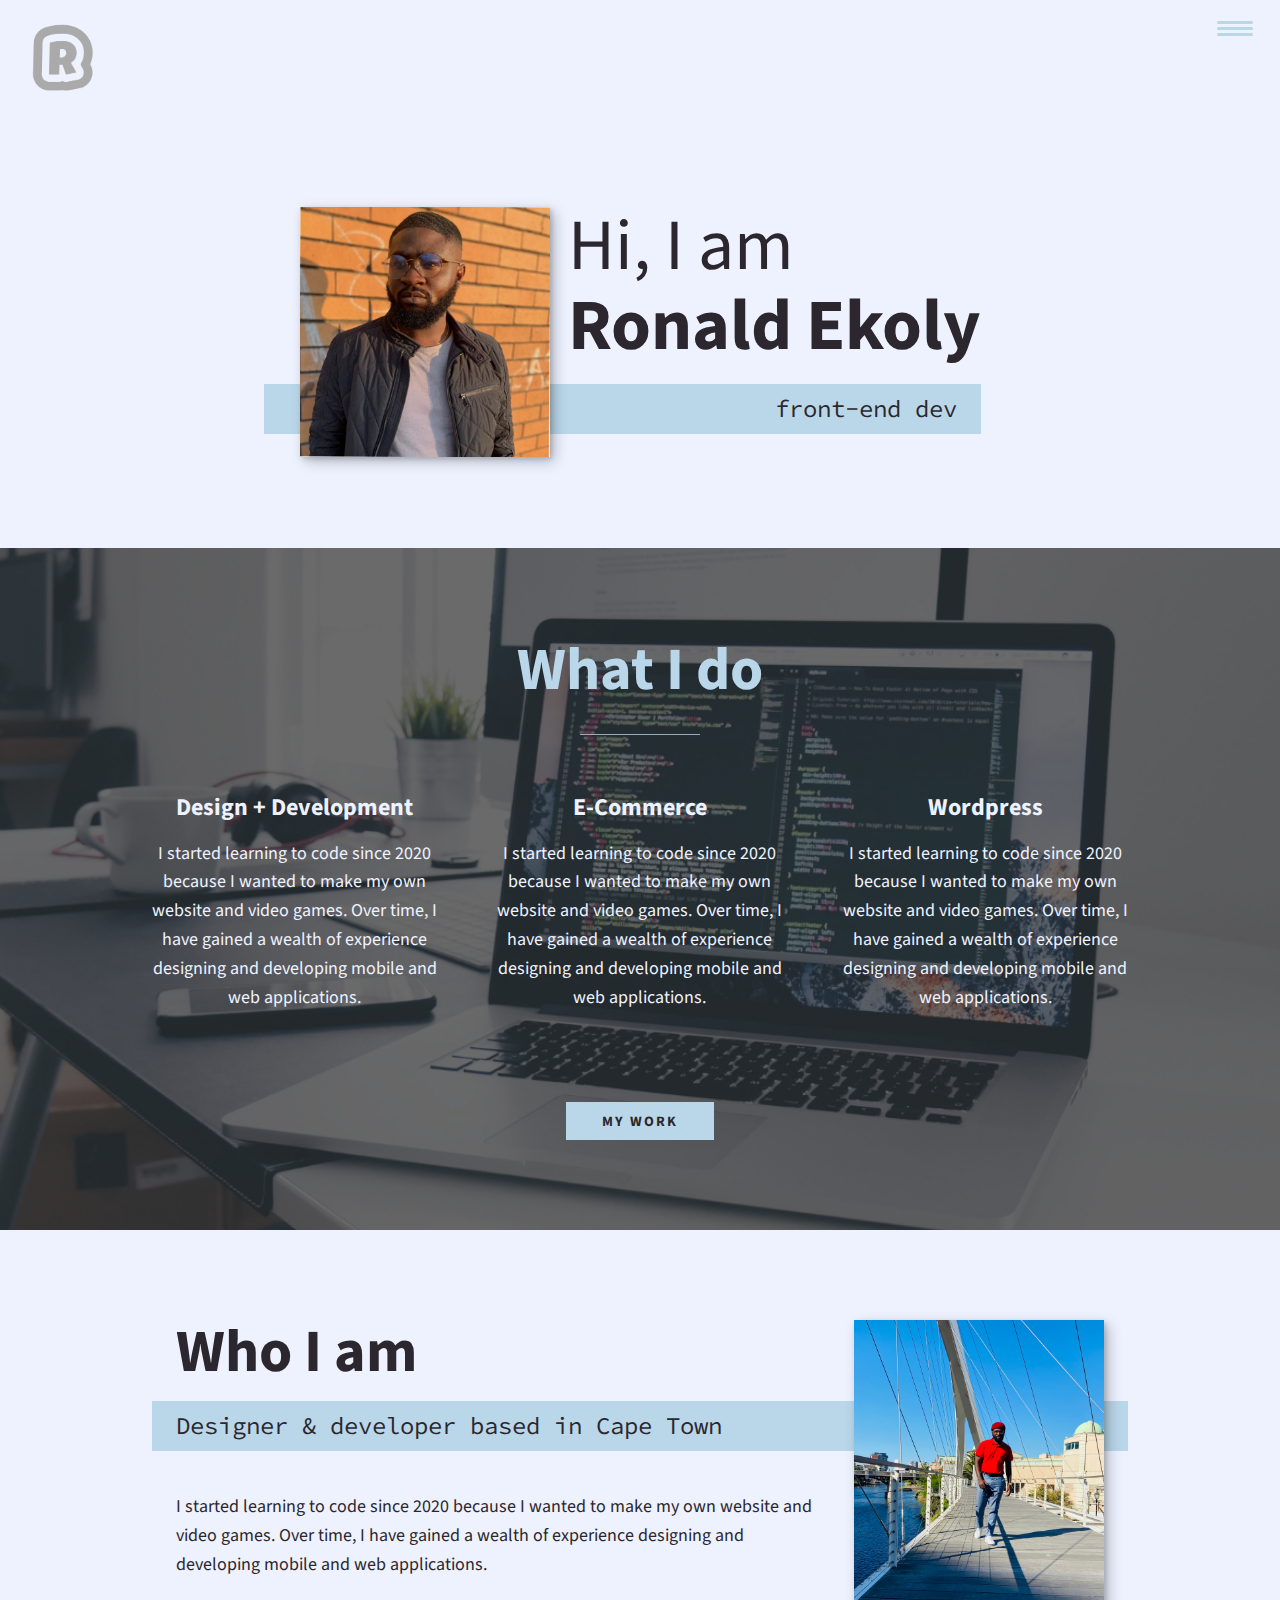
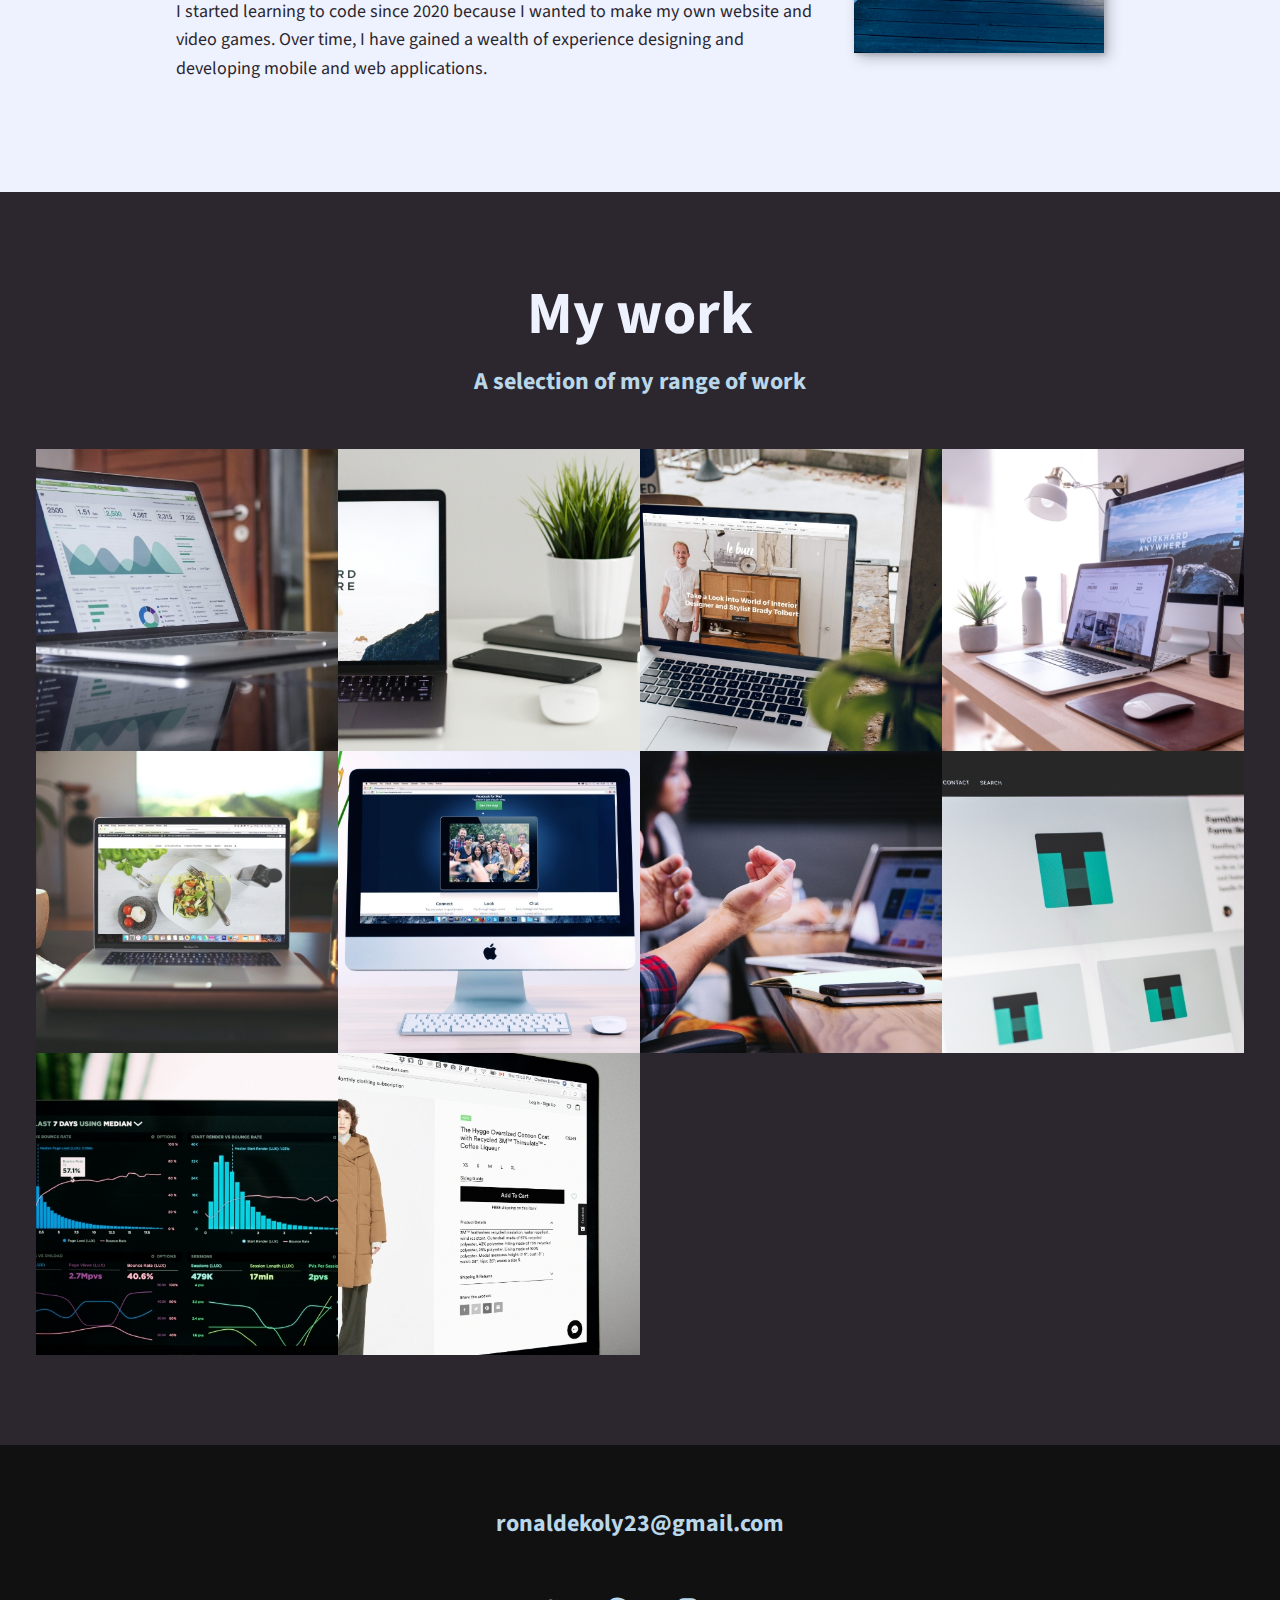
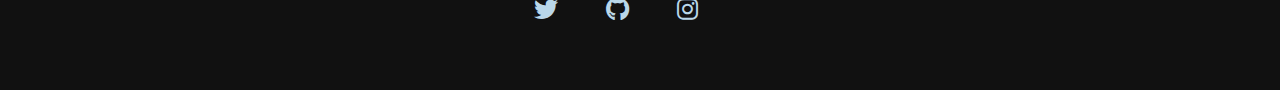
==== index.html @ e23ce8d1 "updated colors" ====
<!DOCTYPE html>
<html lang="en">
  <head>
    <meta charset=UTF-8">
    <meta name="viewport" content="width=device-width, initial-scale=1.0" />
    <title>DevRon Portfolio Website</title>
    <link rel="stylesheet" href="css/normalize.css" />
    <!-- <link rel="stylesheet" href="https://cdnjs.cloudflare.com/ajax/libs/font-awesome/5.11.2/css/all.css"
            integrity="sha256-46qynGAkLSFpVbEBog43gvNhfrOj+BmwXdxFgVK/Kvc=" crossorigin="anonymous" /> -->
    <link
      rel="stylesheet"
      href="https://cdnjs.cloudflare.com/ajax/libs/font-awesome/6.0.0/css/all.min.css"
    />

    <!-- my fonts -->
    <link
      href="https://fonts.googleapis.com/css?family=Source+Code+Pro:400,700|Source+Sans+Pro:300,700&display=swap"
      rel="stylesheet"
    />

    <link rel="stylesheet" href="css/styles.css" />
  </head>
  <body>
    <header>
      <div class="logo">
        <img src="img/ronald-logo-icon.png" alt="" />
      </div>
      <button class="nav-toggle" aria-label="toggle navigation">
        <span class="hamburger"></span>
      </button>
      <nav class="nav">
        <ul class="nav__list">
          <li class="nav__item"><a href="#home" class="nav__link">Home</a></li>
          <li class="nav__item">
            <a href="#services" class="nav__link">My Services</a>
          </li>
          <li class="nav__item">
            <a href="#about" class="nav__link">About me</a>
          </li>
          <li class="nav__item">
            <a href="#work" class="nav__link">My Work</a>
          </li>
          <li class="nav__item">
            <a href="portfolio-item.html" class="nav__link">My Portfolio</a>
          </li>
        </ul>
      </nav>
    </header>

    <!-- Introduction -->
    <section class="intro" id="home">
      <h1 class="section__title section__title--intro">
        Hi, I am <strong>Ronald Ekoly</strong>
      </h1>
      <p class="section__subtitle section__subtitle--intro">front-end dev</p>
      <img
        src="img/Ronald-dev-01.jpeg"
        alt="a picture of Ronald Ekoly"
        class="intro__img"
      />
    </section>

    <!-- My Services -->
    <section class="my-services" id="services">
      <h2 class="section__title section__title--services">What I do</h2>
      <div class="services">
        <div class="service">
          <h3>Design + Development</h3>
          <p>
            I started learning to code since 2020 because I wanted to make my
            own website and video games. Over time, I have gained a wealth of
            experience designing and developing mobile and web applications.
          </p>
        </div>
        <!-- / service -->

        <div class="service">
          <h3>E-Commerce</h3>
          <p>
            I started learning to code since 2020 because I wanted to make my
            own website and video games. Over time, I have gained a wealth of
            experience designing and developing mobile and web applications.
          </p>
        </div>
        <!-- / service -->

        <div class="service">
          <h3>Wordpress</h3>
          <p>
            I started learning to code since 2020 because I wanted to make my
            own website and video games. Over time, I have gained a wealth of
            experience designing and developing mobile and web applications.
          </p>
        </div>
        <!-- / service -->
      </div>
      <!-- / services -->

      <a href="#work" class="btn">My Work</a>
    </section>

    <!-- About me -->
    <section class="about-me" id="about">
      <h2 class="section__title section__title--about">Who I am</h2>
      <p class="section__subtitle section__subtitle--about">
        Designer & developer based in Cape Town
      </p>

      <div class="about-me__body">
        <p>
          I started learning to code since 2020 because I wanted to make my own
          website and video games. Over time, I have gained a wealth of
          experience designing and developing mobile and web applications.
        </p>
        <p>
          I started learning to code since 2020 because I wanted to make my own
          website and video games. Over time, I have gained a wealth of
          experience designing and developing mobile and web applications.
        </p>
      </div>

      <img
        src="img/ronald-dev-02.jpg"
        alt="Ronald walking on the bridge"
        class="about-me__img"
      />
    </section>

    <!-- My work -->
    <section class="my-work" id="work">
      <h2 class="section__title section__title--work">My work</h2>
      <p class="section__subtitle section__subtitle--work">
        A selection of my range of work
      </p>

      <div class="portfolio">
        <!-- Portfolio item 01-->
        <a href="portfolio-item.html" class="portfolio__item">
          <img src="img/portfolio-01.jpg" alt="" class="portfolio__img" />
        </a>

        <!-- Portfolio item 02-->
        <a href="#" class="portfolio__item">
          <img src="img/portfolio-02.jpg" alt="" class="portfolio__img" />
        </a>

        <!-- Portfolio item 03-->
        <a href="#" class="portfolio__item">
          <img src="img/portfolio-03.jpg" alt="" class="portfolio__img" />
        </a>

        <!-- Portfolio item 04-->
        <a href="#" class="portfolio__item">
          <img src="img/portfolio-04.jpg" alt="" class="portfolio__img" />
        </a>

        <!-- Portfolio item 05-->
        <a href="#" class="portfolio__item">
          <img src="img/portfolio-05.jpg" alt="" class="portfolio__img" />
        </a>

        <!-- Portfolio item 06-->
        <a href="#" class="portfolio__item">
          <img src="img/portfolio-06.jpg" alt="" class="portfolio__img" />
        </a>

        <!-- Portfolio item 07-->
        <a href="#" class="portfolio__item">
          <img src="img/portfolio-07.jpg" alt="" class="portfolio__img" />
        </a>

        <!-- Portfolio item 08-->
        <a href="#" class="portfolio__item">
          <img src="img/portfolio-08.jpg" alt="" class="portfolio__img" />
        </a>

        <!-- Portfolio item 09-->
        <a href="#" class="portfolio__item">
          <img src="img/portfolio-09.jpg" alt="" class="portfolio__img" />
        </a>

        <!-- Portfolio item 10-->
        <a href="#" class="portfolio__item">
          <img src="img/portfolio-10.jpg" alt="" class="portfolio__img" />
        </a>
      </div>
    </section>

    <!-- Footer -->
    <footer class="footer">
      <!-- my email address goes here-->
      <a href="mailto:ronaldekoly23@gmail.com" class="footer__link"
        >ronaldekoly23@gmail.com</a
      >
      <ul class="social-list">
        <li class="social-list__item">
          <a href="https://twitter.com" class="social-list__link">
            <i class="fa-brands fa-twitter"></i>
          </a>
        </li>
        <li class="social-list__item">
          <a href="https://github.com" class="social-list__link">
            <i class="fa-brands fa-github"></i>
          </a>
        </li>
        <li class="social-list__item">
          <a href="https://instagram.com" class="social-list__link">
            <i class="fa-brands fa-instagram"></i>
          </a>
        </li>
        <li class="social-list__item">
          <a href="https://glitch.com" class="social-list__link">
            <i class="fa-brands fa-glitch"></i>
          </a>
        </li>
      </ul>
    </footer>

    <script src="js/index.js"></script>
  </body>
</html>
---- css/styles.css ----
*,
*::before,
*::after {
    box-sizing: border-box;
}

/* Custom Properties, update these for your own design */

:root {
    --ff-primary: 'Source Sans Pro', sans-serif;
    --ff-secondary: 'Source Code Pro', monospace;

    --fw-reg: 400;
    --fw-bold: 700;

    --clr-light: #EEF2FF;
    --clr-dark: #2C272E;
    --clr-accent: #BAD7E9;

    --fs-h1: 3rem;
    --fs-h2: 2.25rem;
    --fs-h3: 1.25rem;
    --fs-body: 1rem;

    --bs: 0.25em 0.25em 0.75em rgba(0,0,0,.25),
          0.125em 0.125em 0.25em rgba(0,0,0,.15);
}

@media (min-width: 800px) {
    :root {
        --fs-h1: 4.5rem;
        --fs-h2: 3.75rem;
        --fs-h3: 1.5rem;
        --fs-body: 1.125rem;
    }
}

/* General styles */

html {
    scroll-behavior: smooth;
}





body {
    background: var(--clr-light);
    color: var(--clr-dark);
    margin: 0;
    font-family: var(--ff-primary);
    font-size: var(--fs-body);
    line-height: 1.6;
}

section {
    padding: 5em 2em;
}

img {
    display: block;
    max-width: 100%;
}

strong {
    font-weight: var(--fw-bold);
}

:focus {
    outline: 3px solid var(--clr-accent);
    outline-offset: 3px;
}


/* Buttons */

.btn {
    display: inline-block;
    padding: .5em 2.5em;
    background: var(--clr-accent);
    color: var(--clr-dark);
    text-decoration: none;
    cursor: pointer;
    font-size: .8em;
    text-transform: uppercase;
    letter-spacing: 2px;
    font-weight: var(--fw-bold);
    transition: transform 200ms ease-in-out;

}

.btn:hover {
    transform: scaleX(1);
}

/* Typography */

h1,
h2,
h3 {
    line-height: 1.1;
    margin: 0;
}

h1 {
    font-size: var(--fs-h1)
}

h2 {
    font-size: var(--fs-h2)
}

h3 {
    font-size: var(--fs-h3)
}


.section__title {
    margin-bottom: .25em;
}

.section__title--intro {
    font-weight: var(--fw-reg);
}

.section__title--intro strong {
    display: block;
}

.section__subtitle {
    margin: 0;
    font-size: var(--fs-h3);
}

.section__subtitle--intro, 
.section__subtitle--about {
    background: var(--clr-accent);
    padding: .25em 1em;
    font-family: var(--ff-secondary);
    margin-bottom: 1em;
}

.section__subtitle--work {
    color: var(--clr-accent);
    font-weight: bold;
    margin-bottom: 2em;
}

/*   header    */

header {
    display: flex;
    justify-content: space-between;
    padding: 1em;
}

.logo {
    max-width: 90px;
}

.nav {
    position: fixed;
    background: var(--clr-dark);
    color: var(--clr-light);
    top: 0;
    bottom: 0;
    left: 0;
    right: 0;
    z-index: 100;

    transform: translateX(100%);
    transition: transform 250ms cubic-bezier(.5,0,.5,1);
}

.nav__list {
    list-style: none;
    display: flex;
    height: 100%;
    flex-direction: column;
    justify-content: space-evenly;
    align-items: center;
    margin: 0;
    padding: 0;
}

.nav__link {
    color: inherit;
    font-weight: var(--fw-bold);
    font-size: var(--fs-h3);
    text-decoration: none;
}

.nav__link:hover {
    color: var(--clr-accent);
}

.nav-toggle {
    padding: .5em;
    background: transparent;
    border: 0;
    cursor: pointer;
    position: absolute;
    right: 1em;
    top: 1em;
    z-index: 1000;
}

.nav-open .nav {
    transform: translateX(0);
}

.nav-open .nav-toggle {
    position: fixed;
}

.nav-open .hamburger {
    transform: rotate(.625turn);
}

.nav-open .hamburger::before{
    transform: rotate(90deg) translateX(-6px);
}

.nav-open .hamburger::after {
    opacity: 0;
}

.hamburger {
    display: block;
    position: relative;
}

.hamburger,
.hamburger::before,
.hamburger::after {
    background: var(--clr-accent);
    width: 2em;
    height: 3px;
    border-radius: 1em;
    transition:  transform 250em ease-in-out;
}

.hamburger::before,
.hamburger::after {
    content: '';
    position: absolute;
    left: 0;
    right: 0;
}

.hamburger::before {
    top: 6px;
}

.hamburger::after {
    bottom: 6px;
}


/*   Intro Section    */

.intro {
    position: relative;
}

.intro__img {
    box-shadow: var(--bs);
}

.section__subtitle--intro {
    display: inline-block;
}

@media (min-width: 600px) {
    .intro {
        display: grid;
        width: min-content;
        margin: 0 auto;
        grid-column-gap: 1em;
        grid-template-areas:
            "img title"
            "img subtitle";
        grid-template-columns: min-content max-content;
    }

    .intro__img {
        grid-area: img;
        min-width: 250px;
        position: relative;
        z-index: 2;
    }

    .section__subtitle--intro {
        align-self: start;
        grid-column: -1 / 1;
        grid-row: 2;
        text-align: right;
        position: relative;
        left: -1.5em;
        width: calc(100% + 1.5em);
    }
}




/*   My Services Section   */


.my-services {
    background-color: var(--clr-dark);
    background-image: url(../img/services-bg.jpg);
    background-size: cover;
    /*background-blend-mode: multiply;*/
    color: var(--clr-light);
    text-align: center;
}

.section__title--services {
    color: var(--clr-accent);
    position: relative;
}

.section__title--services::after {
    content:'';
    display: block;
    width: 2em;
    height: 1px;
    margin: 0.5em auto 1em;
    background: currentColor;
    opacity: 0.75;
}

.services {
    margin-bottom: 4em;
}

.service {
    max-width: 500px;
    margin: 0;
}

@media (min-width: 600px) {
    .services {
        display: flex;
        max-width: 1000px;
        margin-left: auto;
        margin-right: auto;
    }

    .service + .service {
        margin-left: 2em;
    }
}

.about-me {
    max-width: 1000px;
    margin: 0 auto;
}

.about-me__img {
    box-shadow: var(--bs);
}

@media (min-width: 600px) {
    .about-me {
        display: grid;
        grid-template-columns: 1fr 250px;
        grid-template-areas: 
            "title img"
            "subtitle img"
            "text img";
        grid-column-gap: 2em;
    }

    .section__title--about {
        grid-area: title;
    }

    .section__subtitle--about {
        grid-column: 1 / -1;
        grid-row: 2;
        position: relative;
        left: -1em;
        width: calc(100% + 2em);
        padding-left: 1em;
        padding-right: calc(200px + 4em);
    }

    .about-me__img {
        grid-area: img;
        position: relative;
        z-index: 2;
    }
}


/*   My work   */

.my-work {
    background-color: var(--clr-dark);
    color: var(--clr-light);
    text-align: center;
}

.portfolio {
    display: grid;
    grid-template-columns: repeat(auto-fit, minmax(300px, 1fr));
}

.portfolio__item {
    background: var(--clr-accent);
    overflow: hidden;
}

.portfolio__img {
    transition: transform 750ms cubic-bezier(.5, 0, .5, 1),
    opacity 250ms linear;
}

.portfolio__item:focus {
    position: relative;
    z-index: 2;
}

.portfolio__img:hover,
.portfolio__item:focus .portfolio__img {
    transform: scale(1.2);
    opacity: .75;
}

/*   footer   */

.footer {
    background: #111;
    color: var(--clr-accent);
    text-align: center;
    padding: 2.5em 0;
    font-size: var(--fs-h3);
}

.footer a {
    color: inherit;
    text-decoration: none;
}

.footer__link {
    font-weight: var(--fw-bold);
}

.footer__link:hover,
.social-list__link:hover {
    opacity: .7;
}

.footer__link:hover {
    text-decoration: underline;
}

.social-list {
    list-style: none;
    display: flex;
    justify-content: center;
    margin: 2em 0 0;
    padding: 0;
}

.social-list__item {
    margin: 0 .5em;
}

.social-list__link {
    padding: .5em;
}



/*  Individual portfolio item styles  */

.portfolio-item-individual {
    padding: 0 2em 2em;
    max-width: 1000px;
    margin: 0 auto;
}

.portfolio-item-individual p {
    max-width: 600px;
    margin-left: auto;
    margin-right: auto;

}
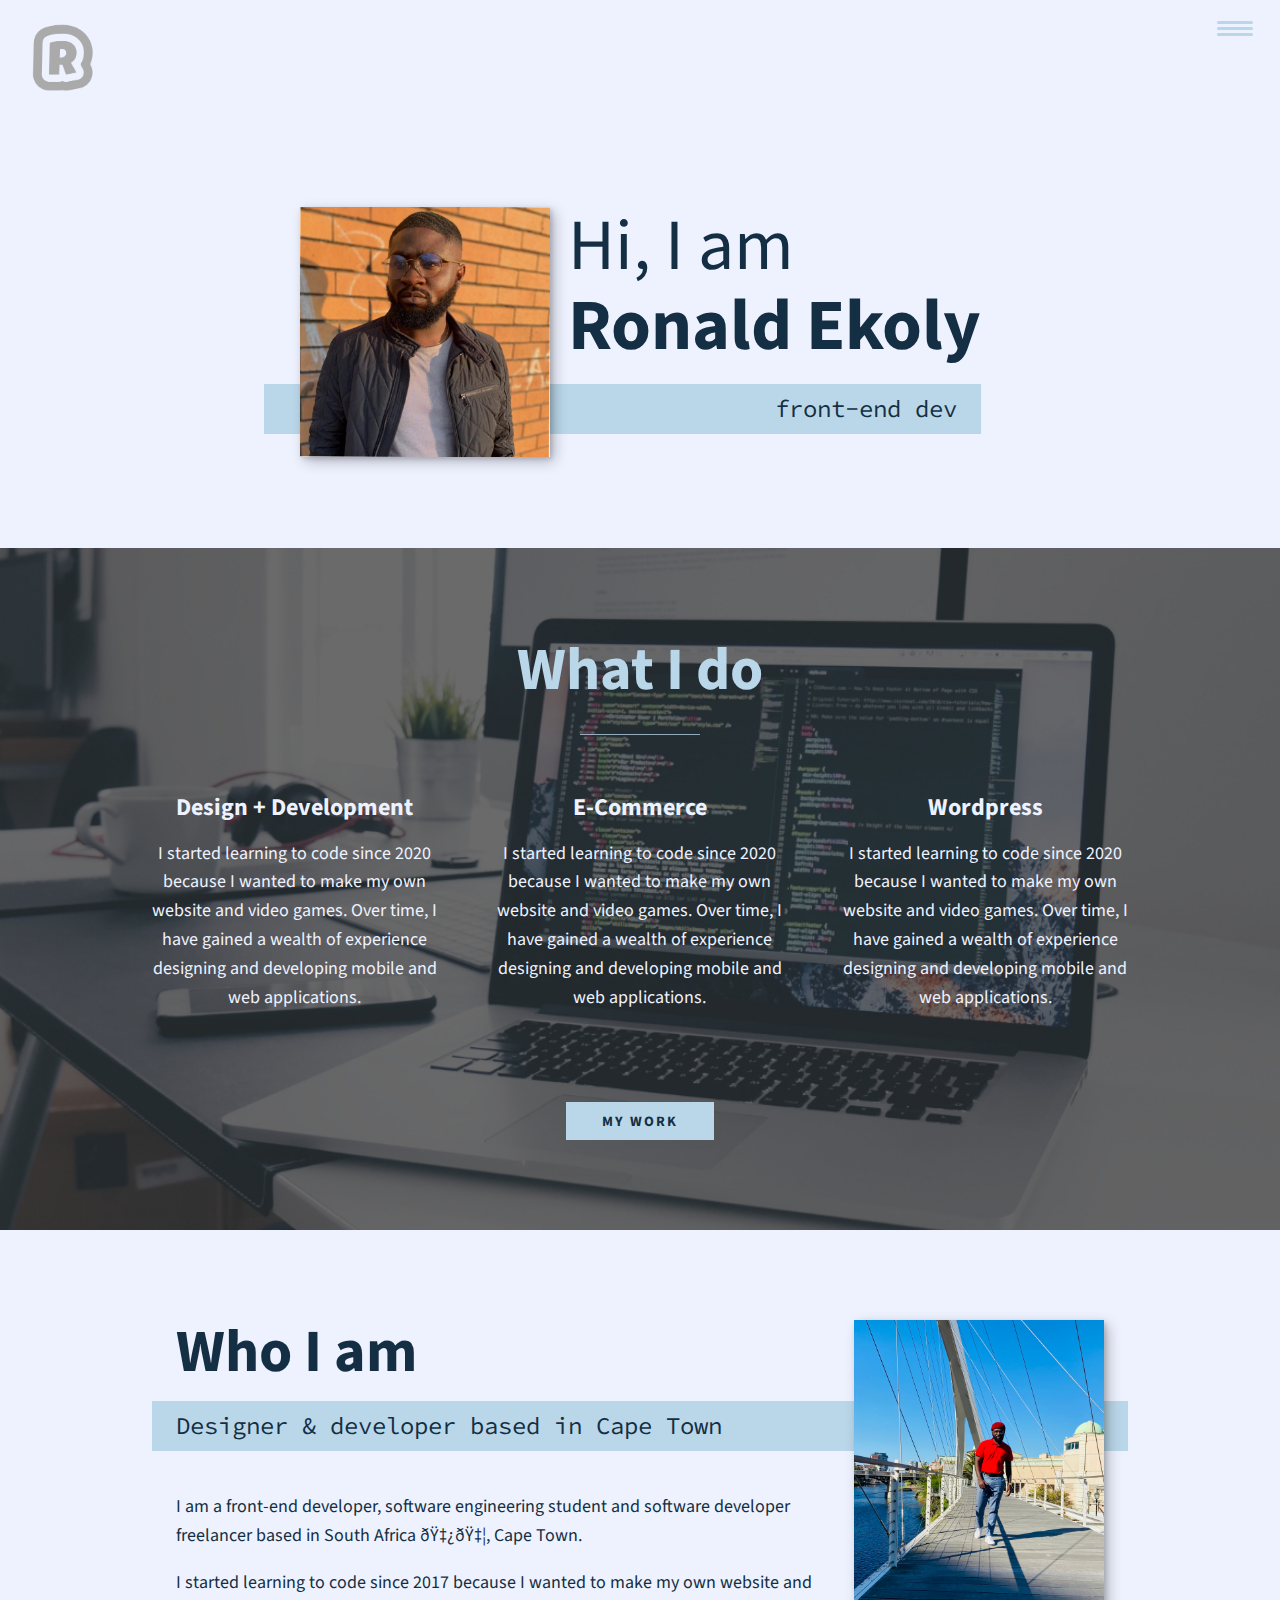
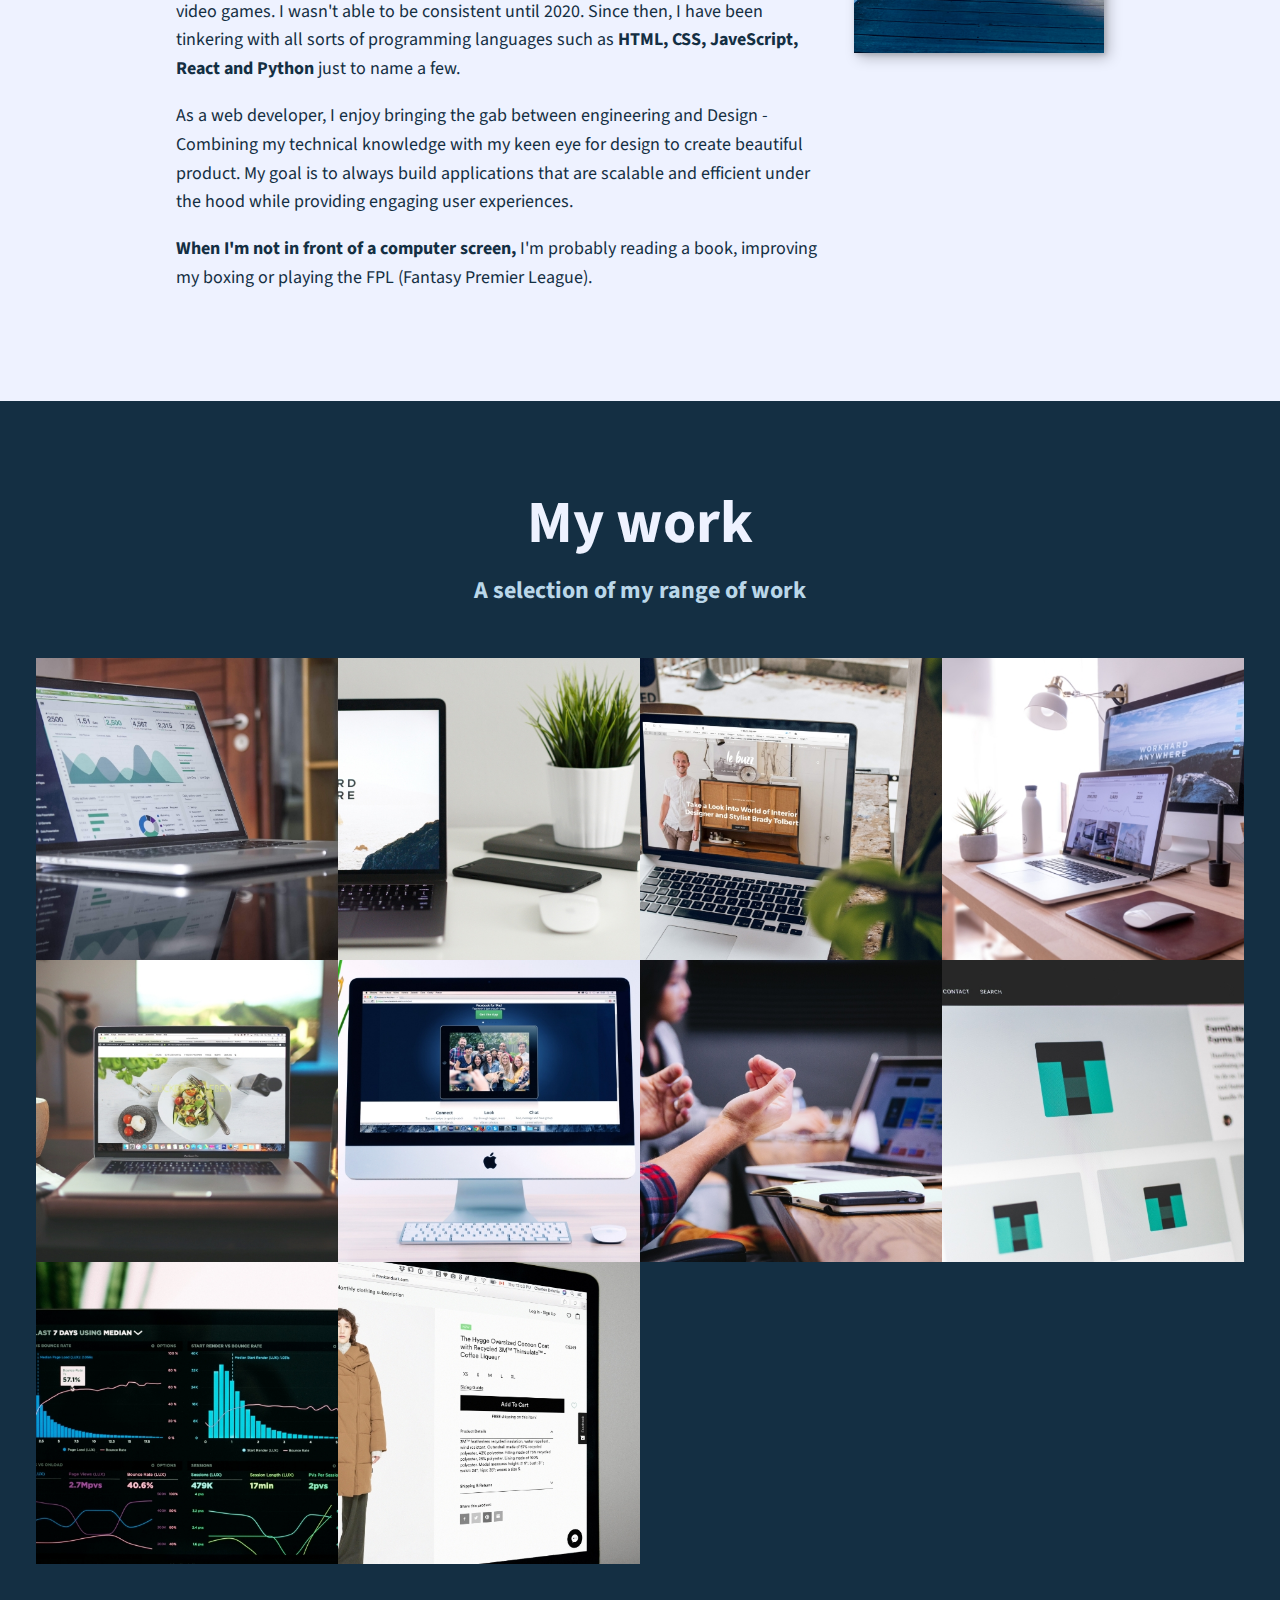
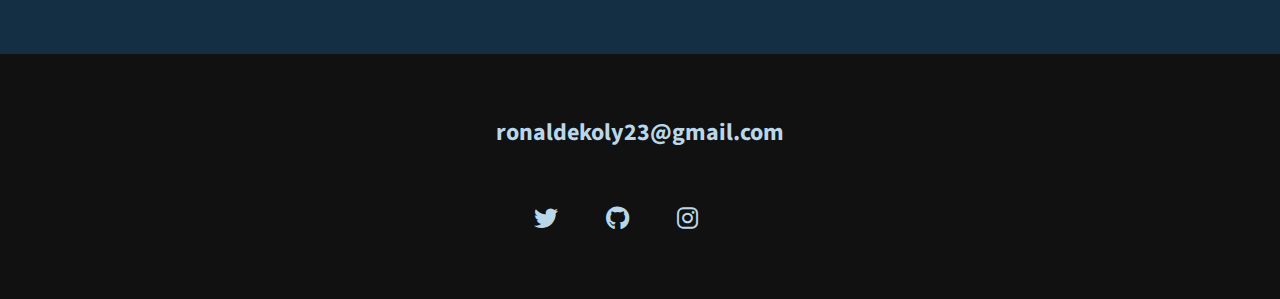
==== commit fd19c633: "updated the about me page" ====
--- a/index.html
+++ b/index.html
@@ -108,14 +108,28 @@
 
       <div class="about-me__body">
         <p>
-          I started learning to code since 2020 because I wanted to make my own
-          website and video games. Over time, I have gained a wealth of
-          experience designing and developing mobile and web applications.
-        </p>
-        <p>
-          I started learning to code since 2020 because I wanted to make my own
-          website and video games. Over time, I have gained a wealth of
-          experience designing and developing mobile and web applications.
+          I am a front-end developer, software engineering student and software
+          developer freelancer based in South Africa 🇿🇦, Cape Town.
+        </p>
+        <p>
+          I started learning to code since 2017 because I wanted to make my own
+          website and video games. I wasn't able to be consistent until 2020.
+          Since then, I have been tinkering with all sorts of programming
+          languages such as
+          <strong>HTML, CSS, JaveScript, React and Python</strong> just to name
+          a few.
+        </p>
+        <p>
+          As a web developer, I enjoy bringing the gab between engineering and
+          Design - Combining my technical knowledge with my keen eye for design
+          to create beautiful product. My goal is to always build applications
+          that are scalable and efficient under the hood while providing
+          engaging user experiences.
+        </p>
+        <p>
+          <strong>When I'm not in front of a computer screen,</strong> I'm
+          probably reading a book, improving my boxing or playing the FPL
+          (Fantasy Premier League).
         </p>
       </div>
 
--- a/css/styles.css
+++ b/css/styles.css
@@ -14,7 +14,7 @@
     --fw-bold: 700;
 
     --clr-light: #EEF2FF;
-    --clr-dark: #2C272E;
+    --clr-dark: #142F43;
     --clr-accent: #BAD7E9;
 
     --fs-h1: 3rem;
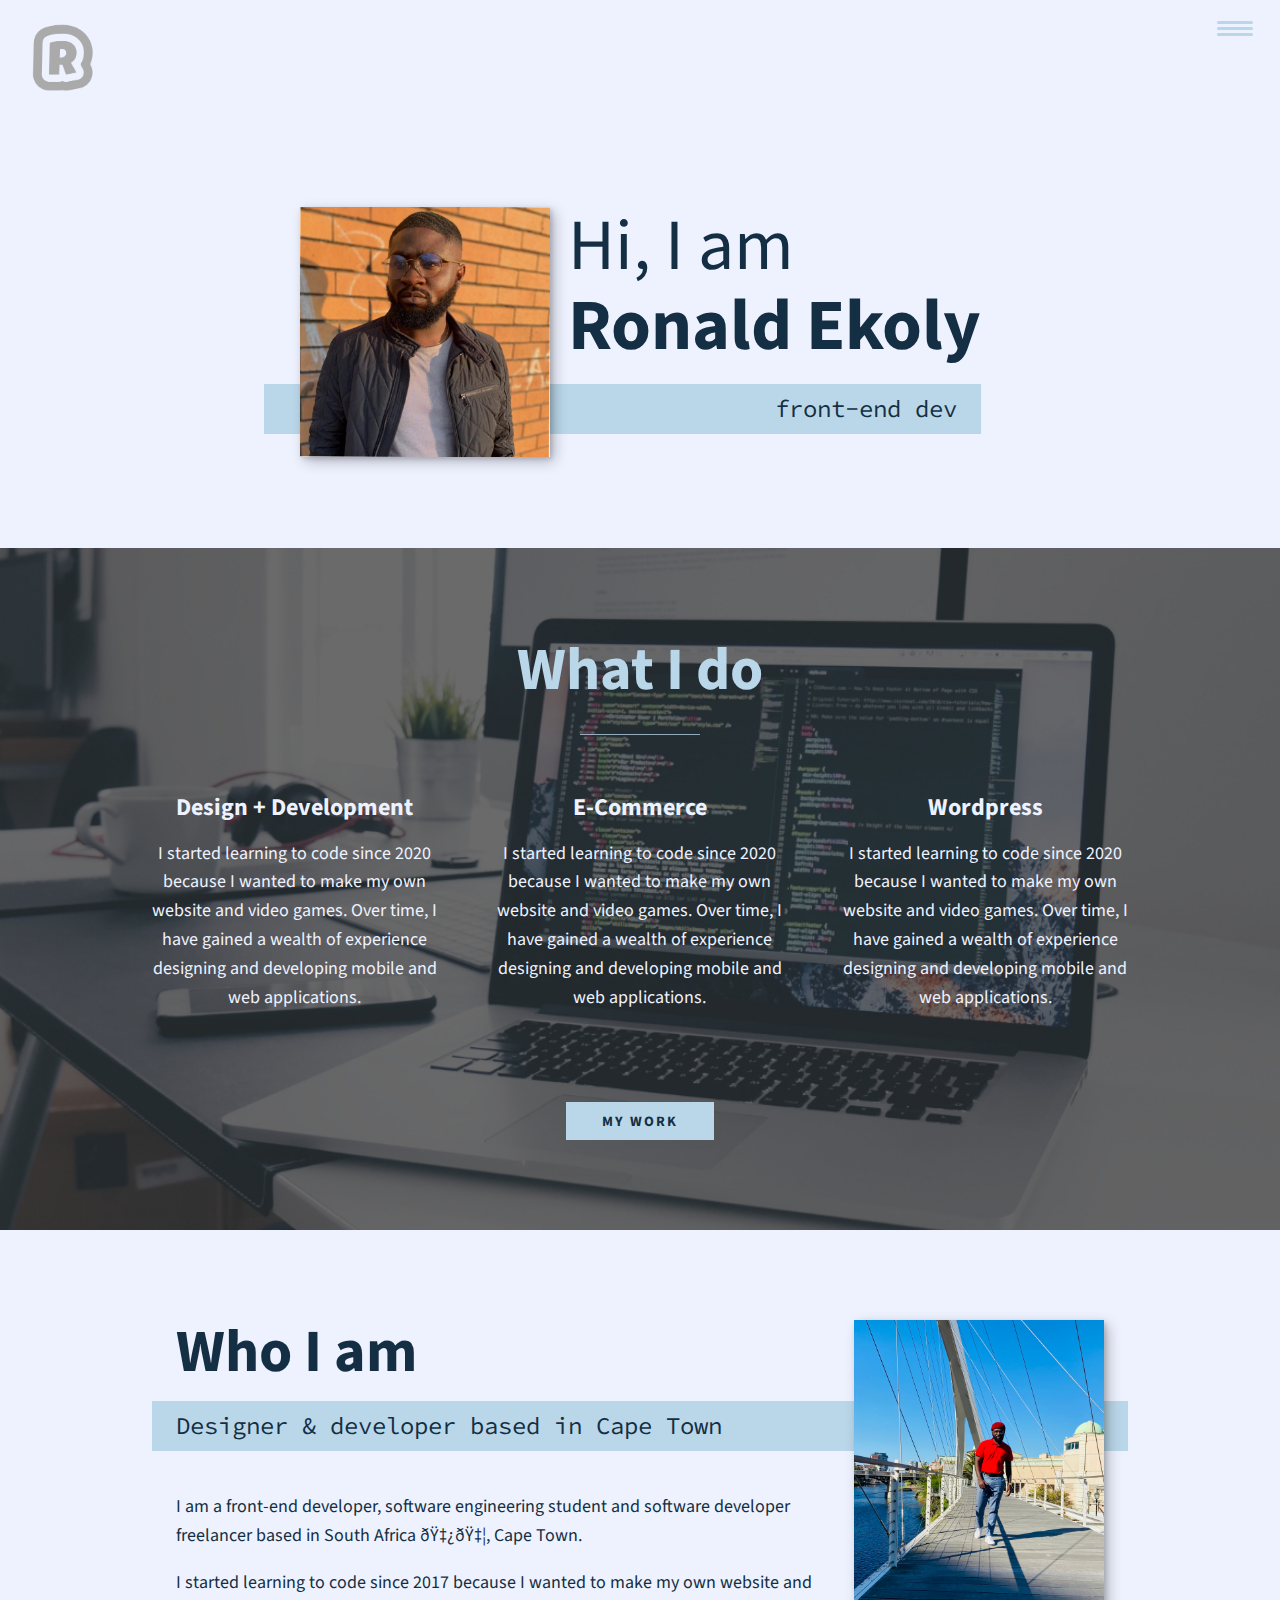
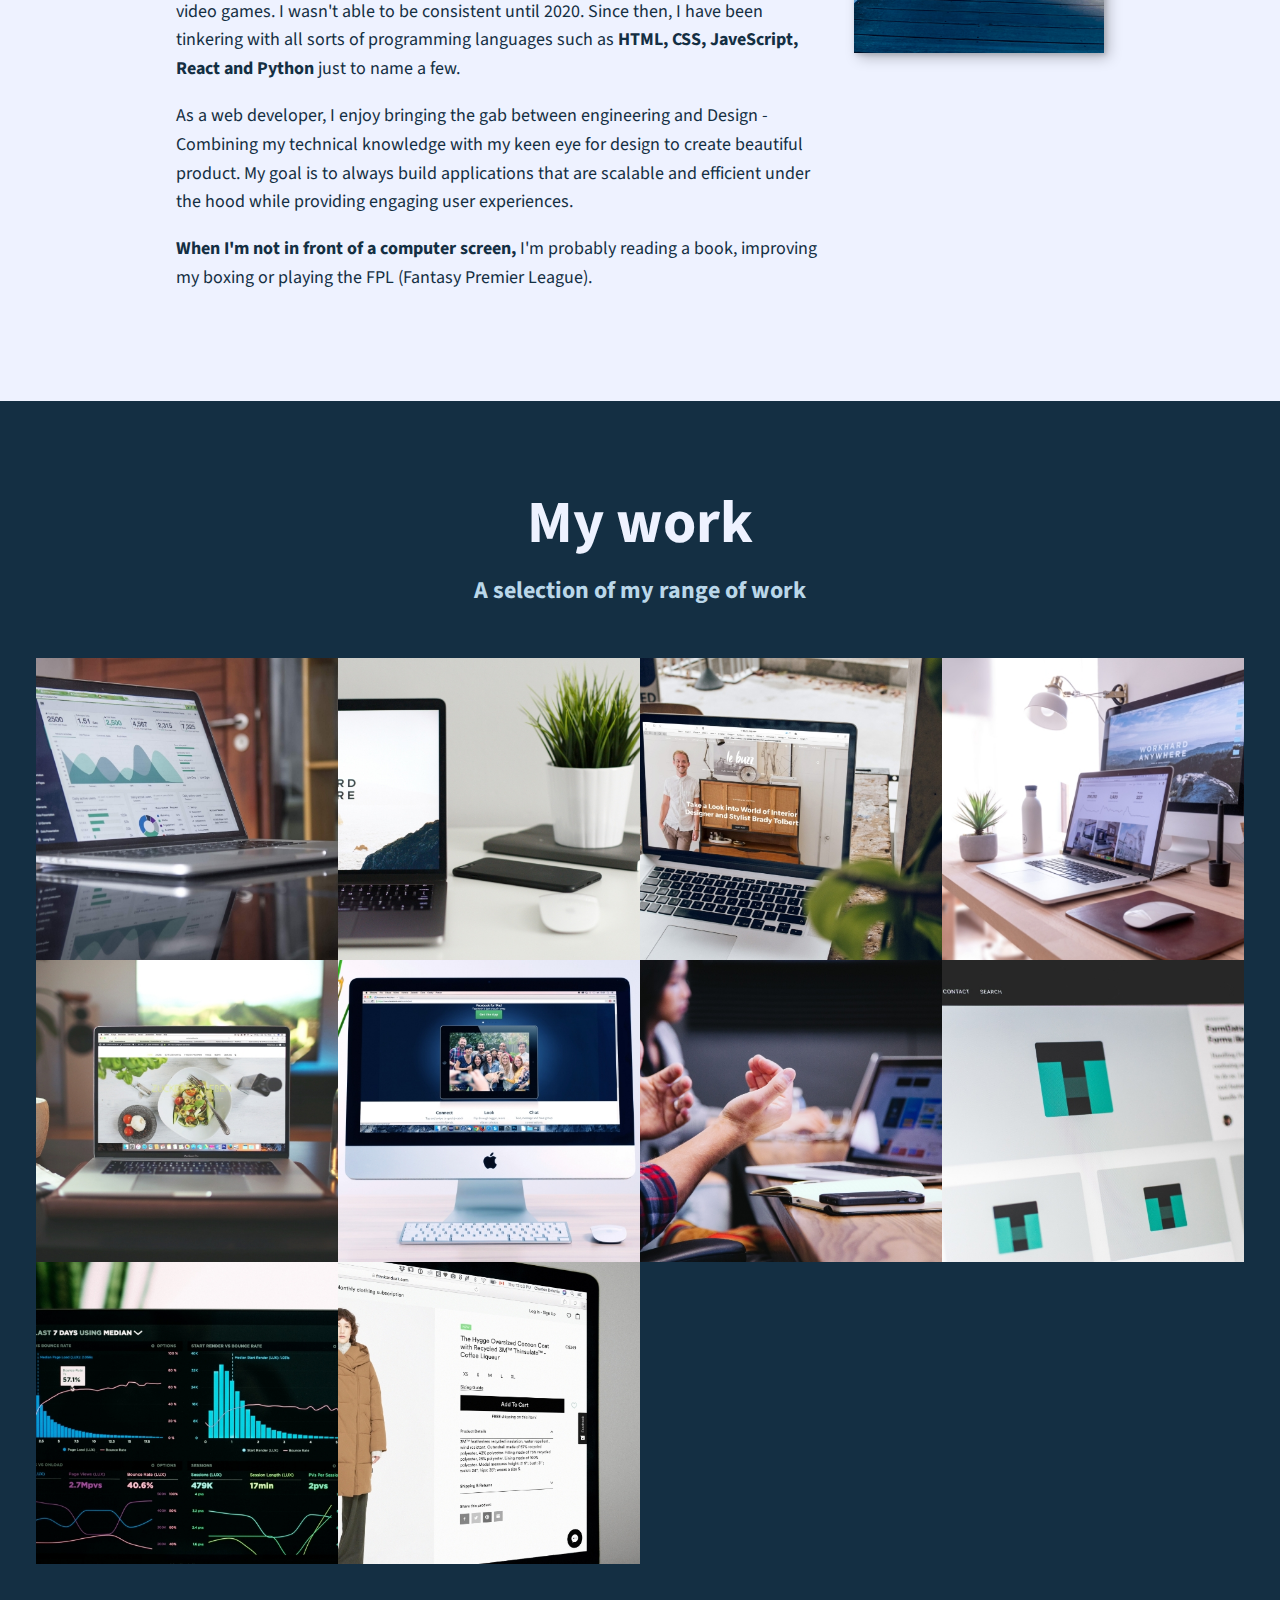
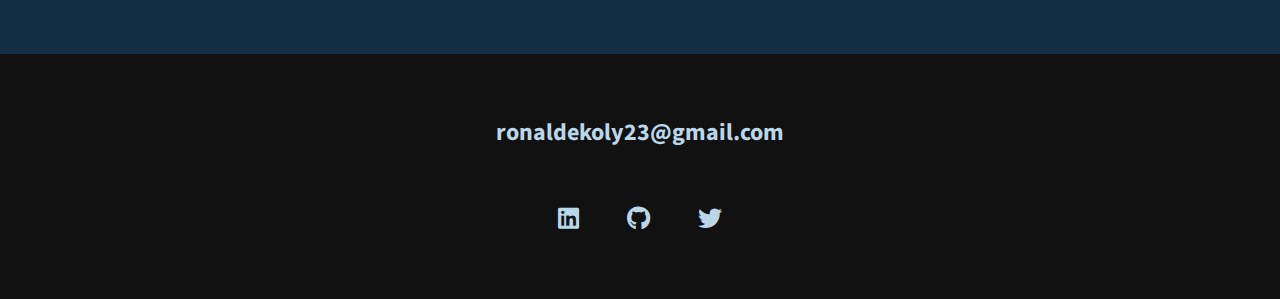
==== commit 47fbd831: "updated social links" ====
--- a/index.html
+++ b/index.html
@@ -208,23 +208,21 @@
       >
       <ul class="social-list">
         <li class="social-list__item">
-          <a href="https://twitter.com" class="social-list__link">
-            <i class="fa-brands fa-twitter"></i>
+          <a
+            href="https://www.linkedin.com/in/r-ekoly23/"
+            class="social-list__link"
+          >
+            <i class="fa-brands fa-linkedin"></i>
           </a>
         </li>
         <li class="social-list__item">
-          <a href="https://github.com" class="social-list__link">
+          <a href="https://github.com/ronaldekoly" class="social-list__link">
             <i class="fa-brands fa-github"></i>
           </a>
         </li>
         <li class="social-list__item">
-          <a href="https://instagram.com" class="social-list__link">
-            <i class="fa-brands fa-instagram"></i>
-          </a>
-        </li>
-        <li class="social-list__item">
-          <a href="https://glitch.com" class="social-list__link">
-            <i class="fa-brands fa-glitch"></i>
+          <a href="https://twitter.com/REkoly" class="social-list__link">
+            <i class="fa-brands fa-twitter"></i>
           </a>
         </li>
       </ul>
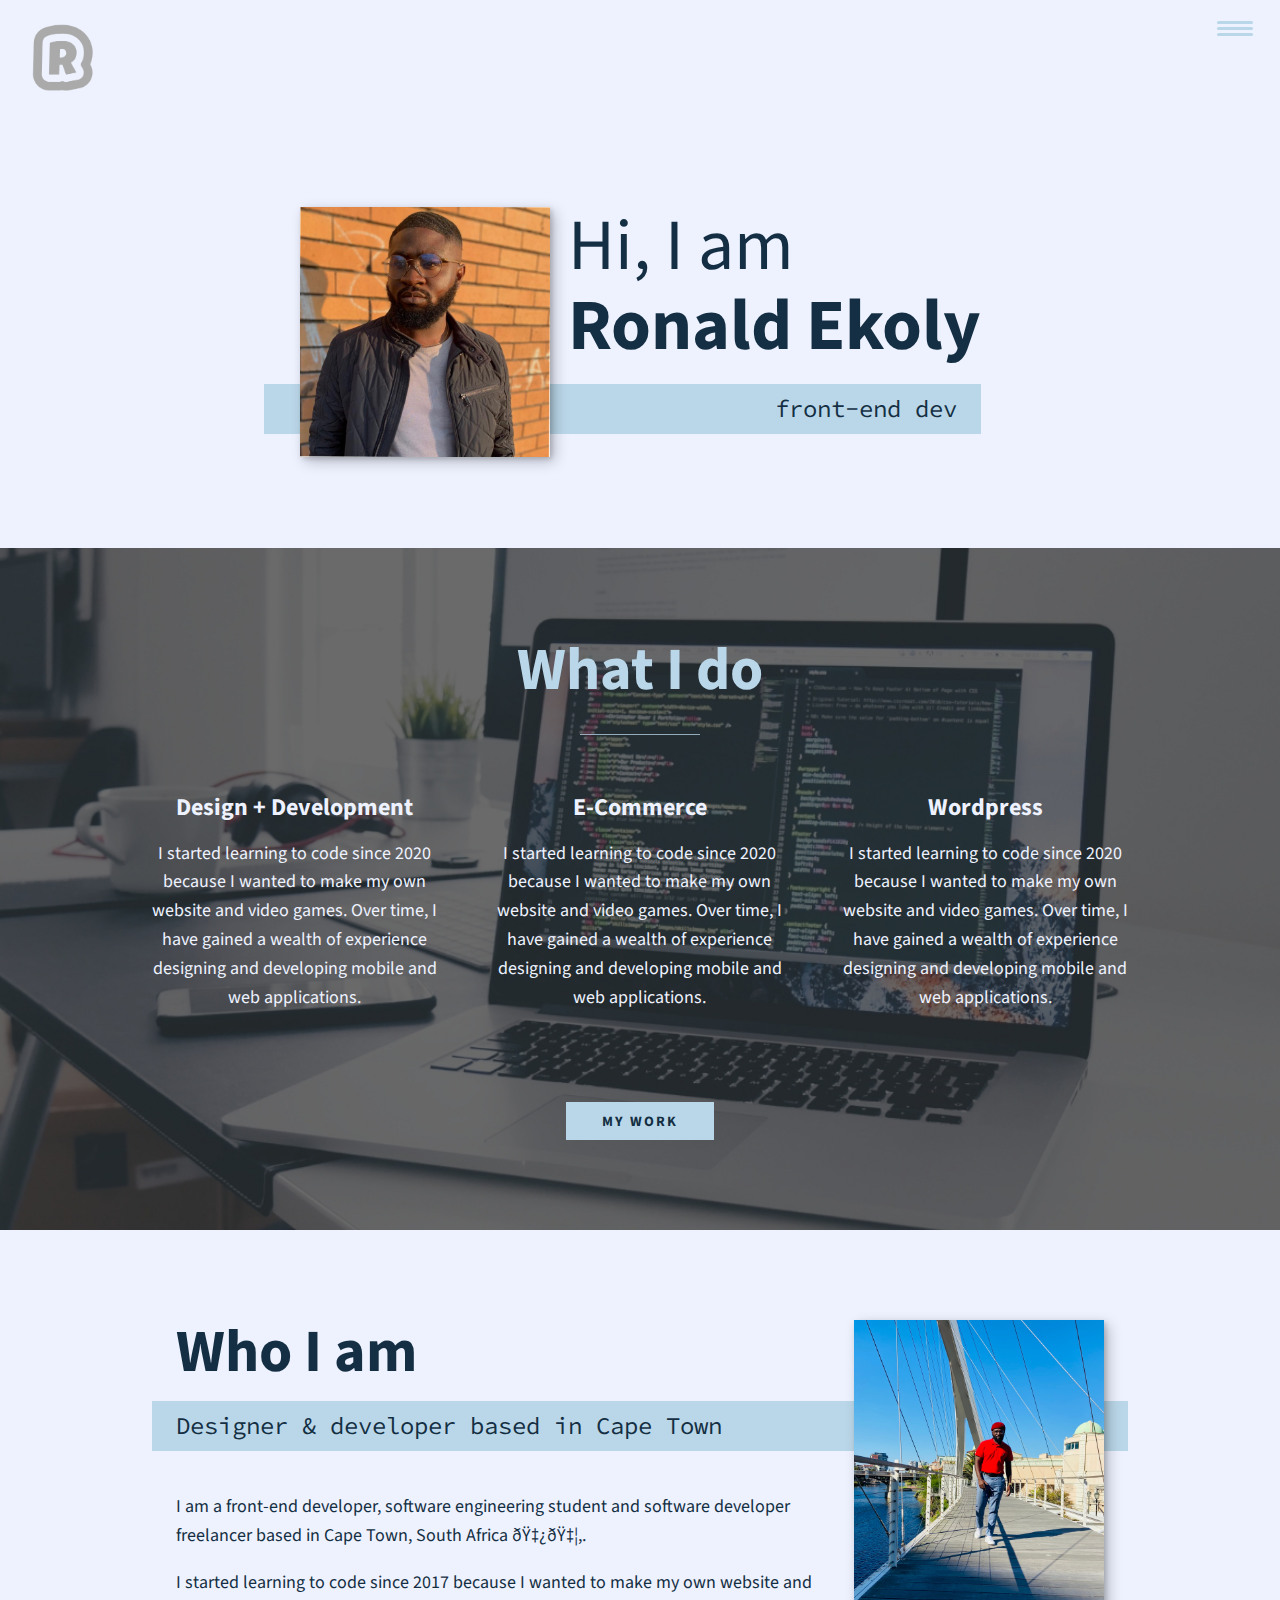
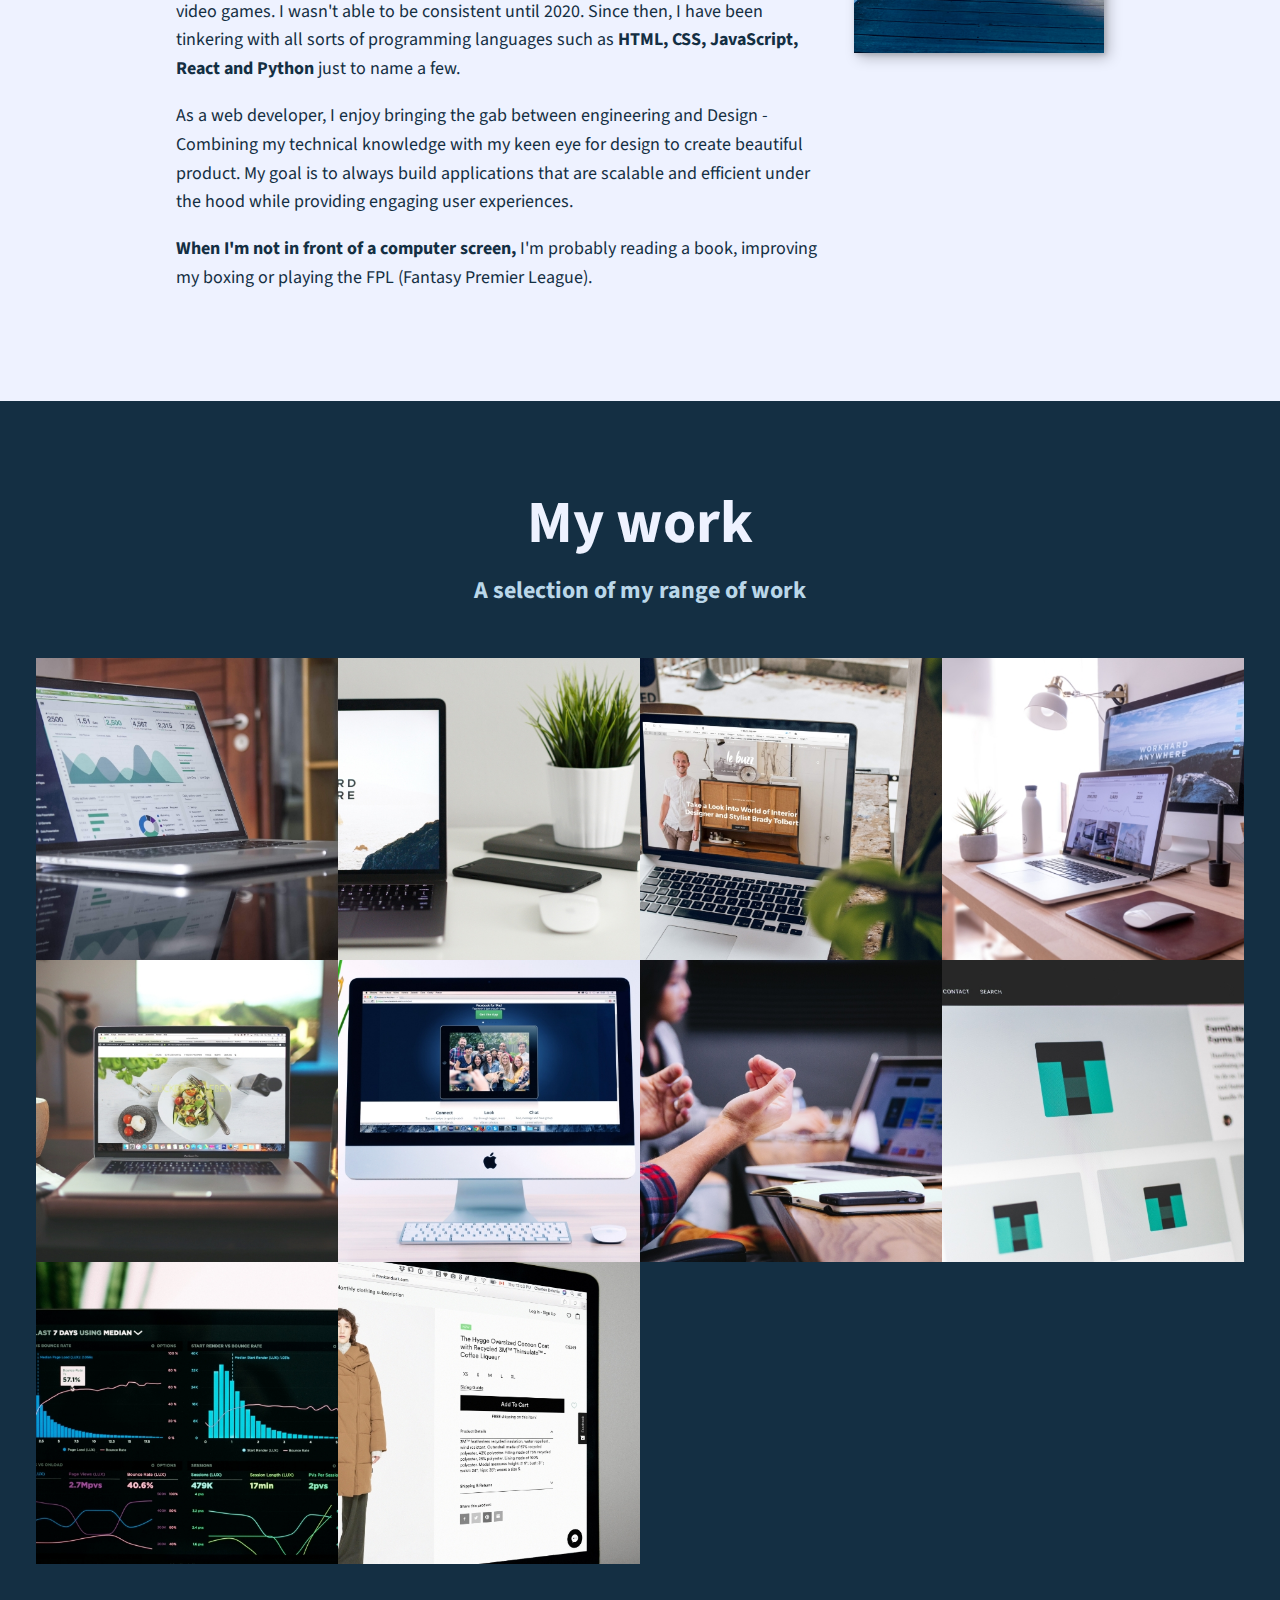
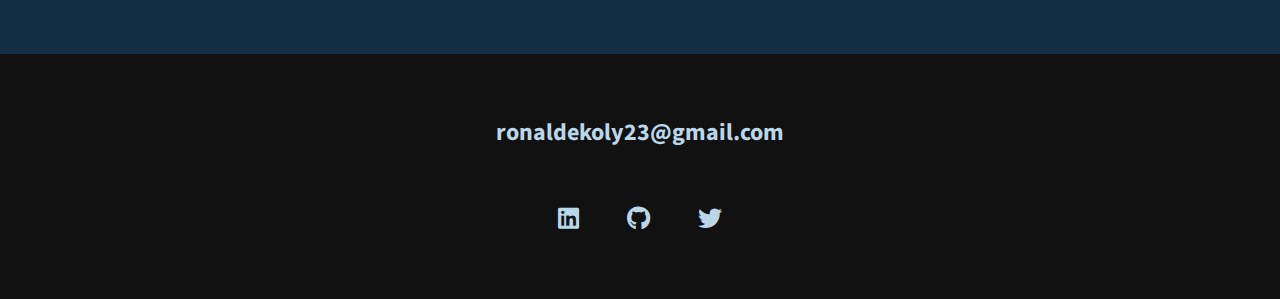
==== commit 2a2be023: "fixed typo" ====
--- a/index.html
+++ b/index.html
@@ -109,14 +109,14 @@
       <div class="about-me__body">
         <p>
           I am a front-end developer, software engineering student and software
-          developer freelancer based in South Africa 🇿🇦, Cape Town.
+          developer freelancer based in Cape Town, South Africa 🇿🇦,.
         </p>
         <p>
           I started learning to code since 2017 because I wanted to make my own
           website and video games. I wasn't able to be consistent until 2020.
           Since then, I have been tinkering with all sorts of programming
           languages such as
-          <strong>HTML, CSS, JaveScript, React and Python</strong> just to name
+          <strong>HTML, CSS, JavaScript, React and Python</strong> just to name
           a few.
         </p>
         <p>
--- a/css/styles.css
+++ b/css/styles.css
@@ -488,5 +488,4 @@
     max-width: 600px;
     margin-left: auto;
     margin-right: auto;
-
 }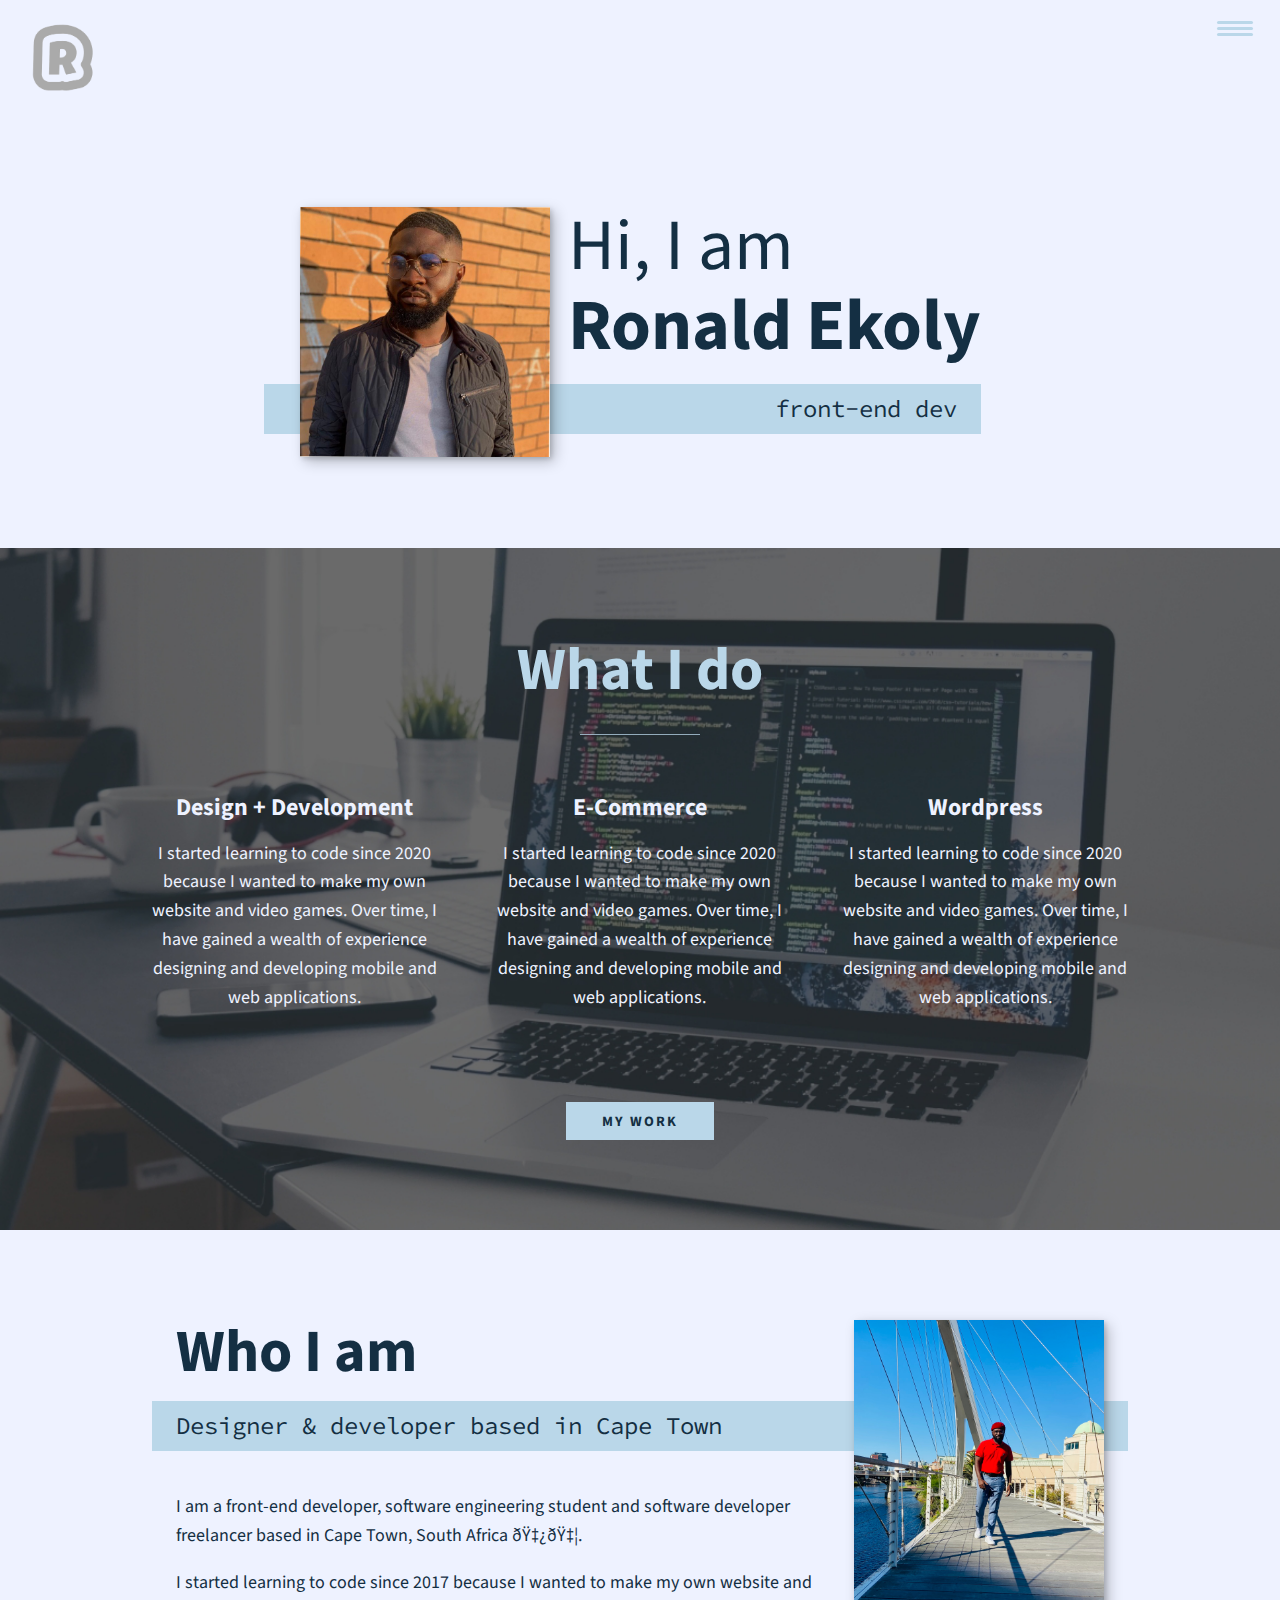
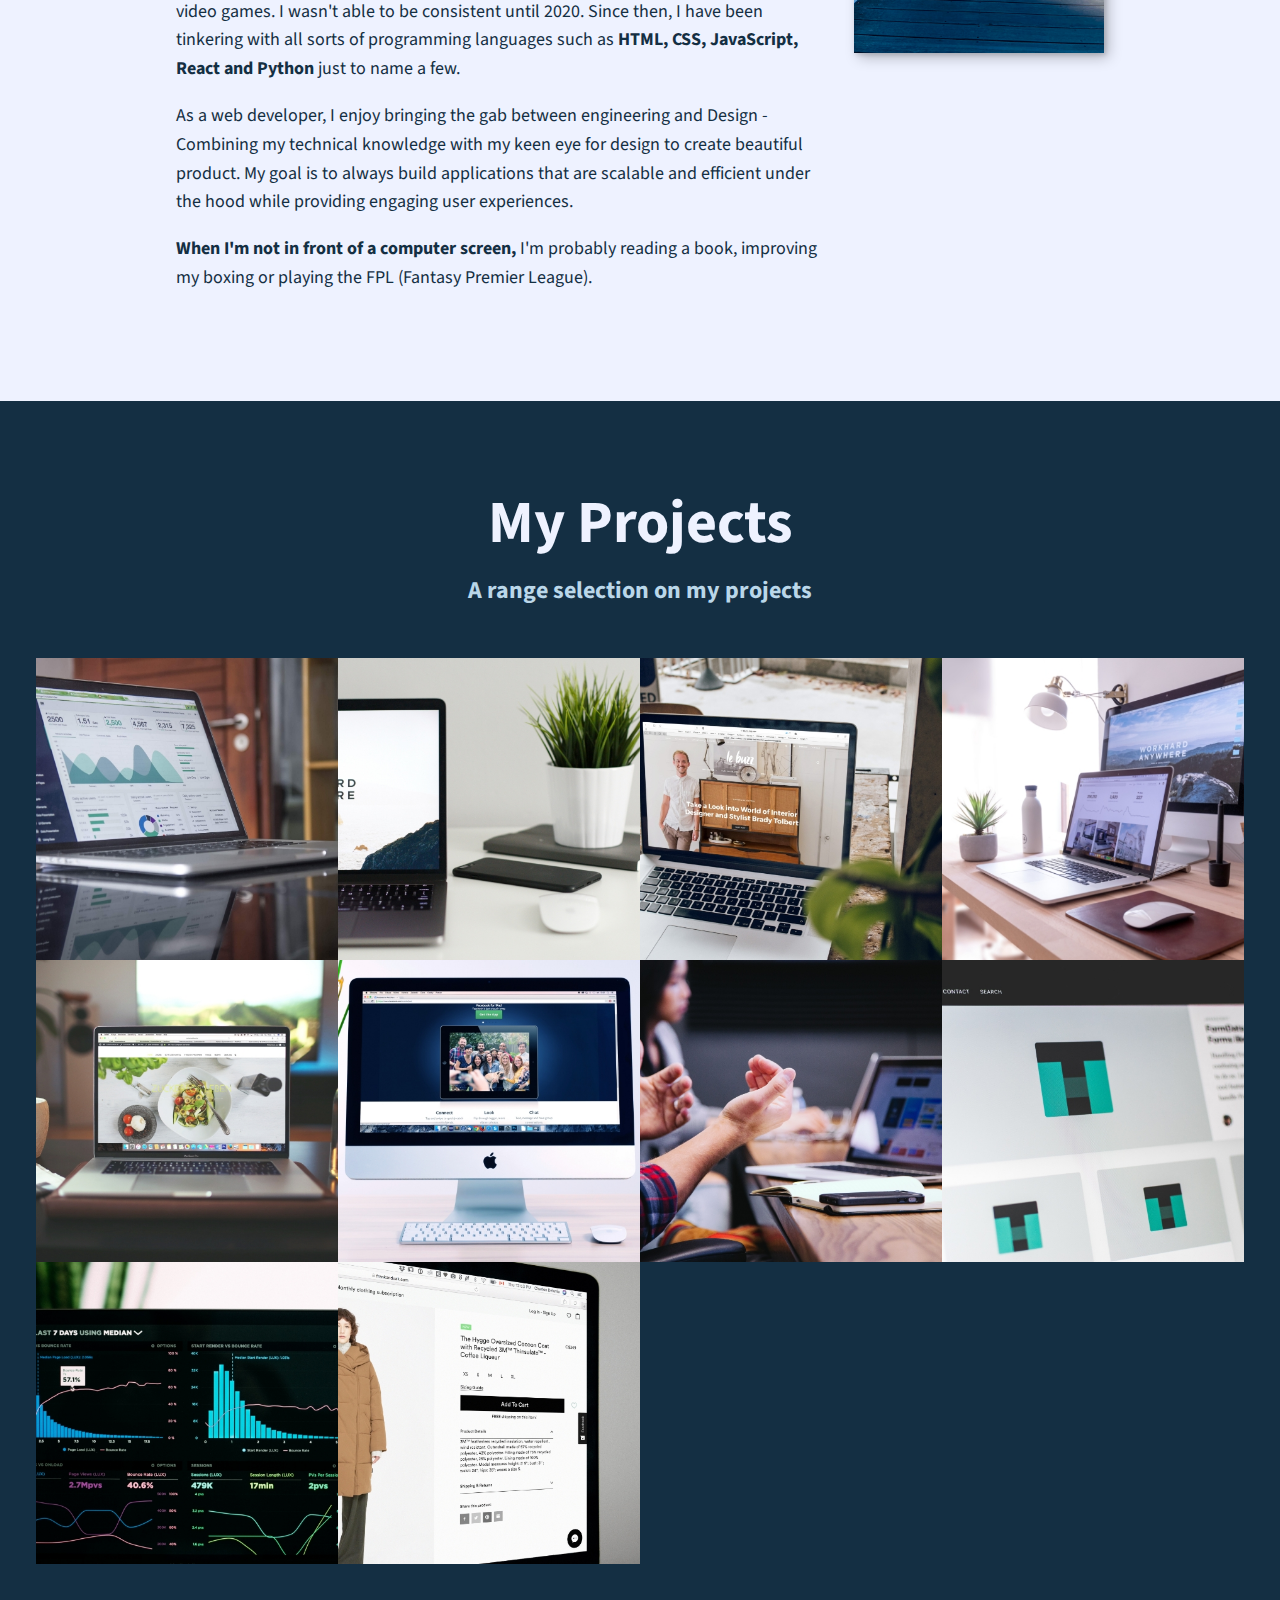
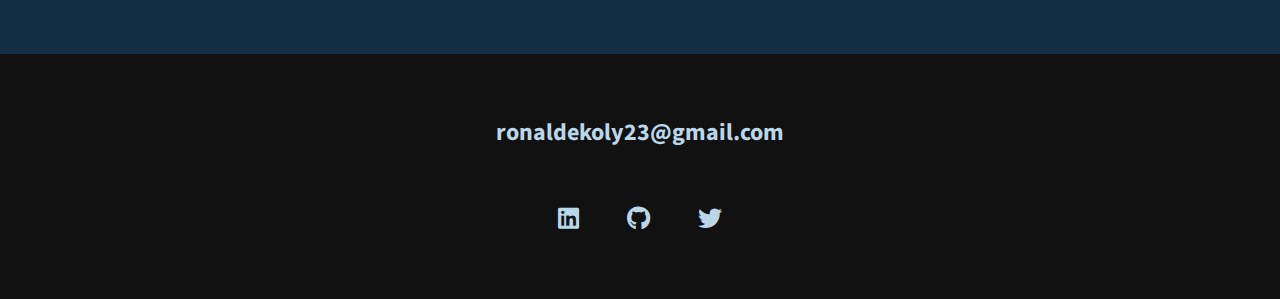
==== commit 9821d9e3: "added a new page" ====
--- a/index.html
+++ b/index.html
@@ -109,7 +109,7 @@
       <div class="about-me__body">
         <p>
           I am a front-end developer, software engineering student and software
-          developer freelancer based in Cape Town, South Africa 🇿🇦,.
+          developer freelancer based in Cape Town, South Africa 🇿🇦.
         </p>
         <p>
           I started learning to code since 2017 because I wanted to make my own
@@ -142,9 +142,9 @@
 
     <!-- My work -->
     <section class="my-work" id="work">
-      <h2 class="section__title section__title--work">My work</h2>
+      <h2 class="section__title section__title--work">My Projects</h2>
       <p class="section__subtitle section__subtitle--work">
-        A selection of my range of work
+        A range selection on my projects
       </p>
 
       <div class="portfolio">
--- a/css/styles.css
+++ b/css/styles.css
@@ -488,4 +488,86 @@
     max-width: 600px;
     margin-left: auto;
     margin-right: auto;
-}+}
+
+
+/* skills */
+
+
+
+.inner {
+    position: relative;
+    font-family: var(--ff-primary);
+    min-height: 100vh;
+    width: 100%;
+    justify-content: center;
+    align-items: center;
+    display: grid;
+    grid-template-columns: repeat(auto-fit, minmax(300px, 1fr));
+    background: var(--clr-dark);
+    color: #12475f;
+    flex-wrap: wrap;
+}
+
+.skills {
+    background: var(--clr-dark);
+    color: var(--clr-accent);
+}
+
+.header {
+    position: relative;
+    width: 100%;
+    display: flex;
+    justify-content: center;
+    align-items: center;
+    flex-direction: column;
+}
+
+.header h1 {
+    position: relative;
+    font-size: 30px;
+    text-transform: uppercase;
+    margin: 30px;
+}
+
+.header hr {
+    position: relative;
+    width: 70px;
+    height: 4px;
+    border: none;
+    background: #1abc9c;
+}
+
+.content {
+    position: relative;
+    width: 300px;
+    padding: 20px;
+    margin: 20px;
+    justify-content: center;
+    align-items: center; 
+    flex-wrap: wrap;  
+    flex-direction: column;
+    text-align: center;
+}
+
+.content img {
+    position: relative;
+    width: 120px;
+    height: 120px;
+    padding: 10px;
+    /* background: #eee; */
+    /* border-radius: 100%; */
+}
+
+.content h2 {
+    font-size: 18px;
+    margin: 10px;
+    text-align: left;
+    color: var(--clr-accent);
+    /* text-transform: uppercase; */
+}
+
+.content p {
+    font-size: 13px;
+    line-height: 1.4;
+}
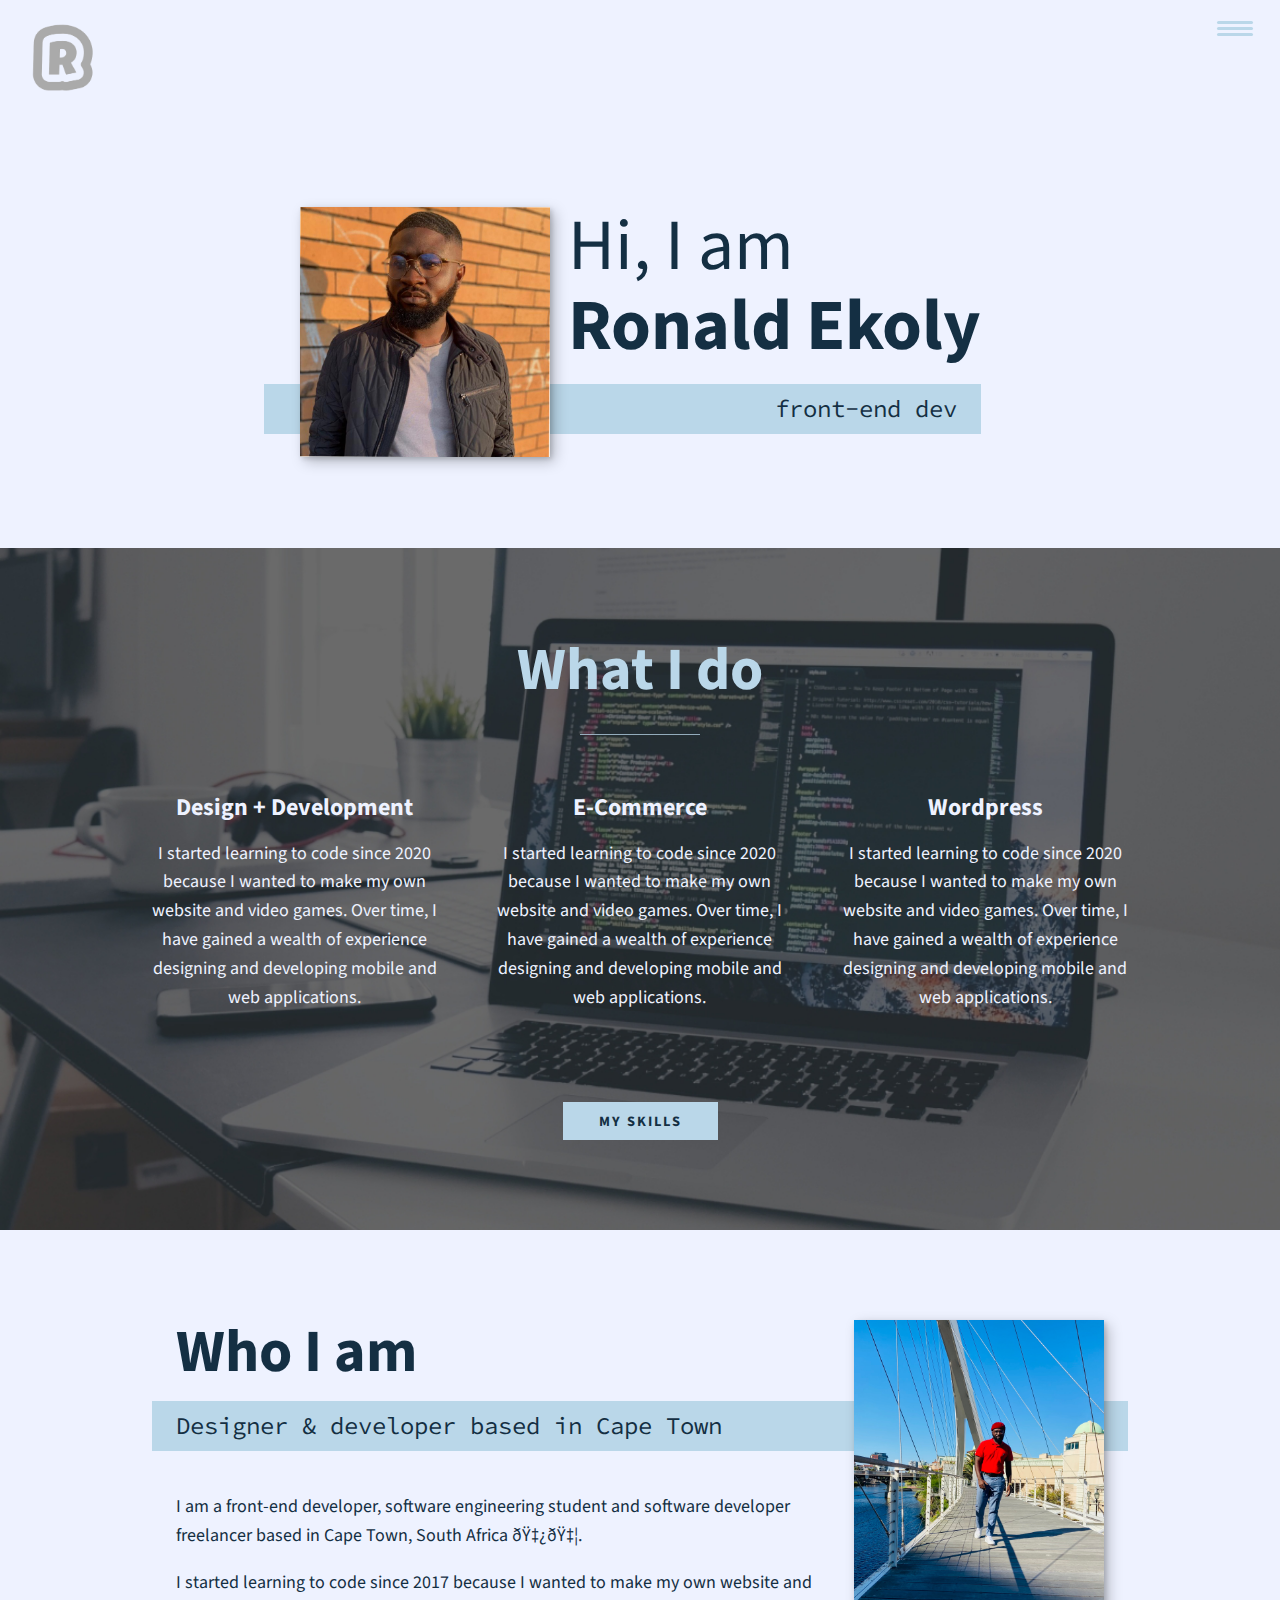
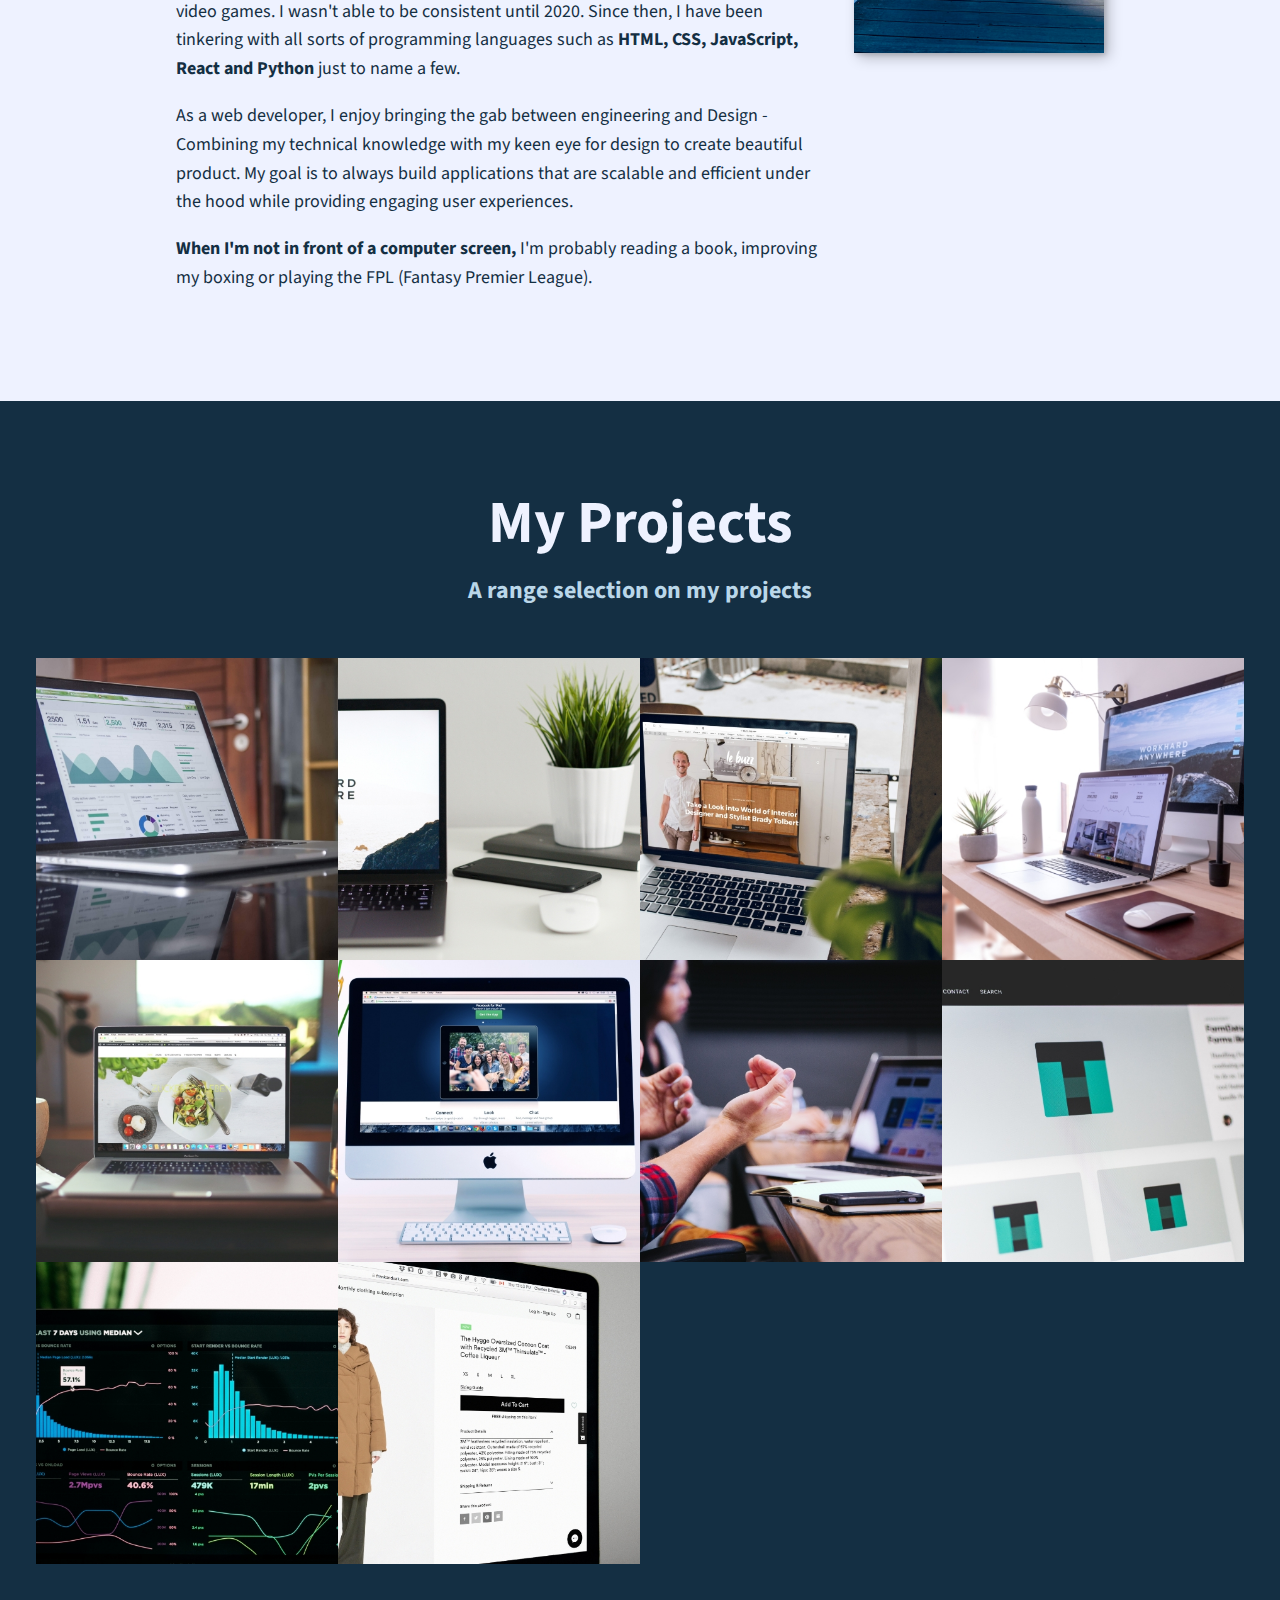
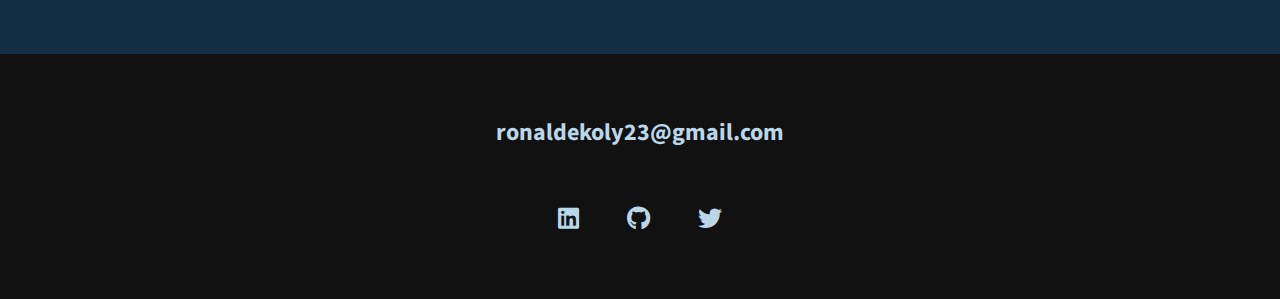
==== commit 9215aa71: "fixed files" ====
--- a/index.html
+++ b/index.html
@@ -30,7 +30,9 @@
       </button>
       <nav class="nav">
         <ul class="nav__list">
-          <li class="nav__item"><a href="#home" class="nav__link">Home</a></li>
+          <li class="nav__item">
+            <a href="index.html" class="nav__link">Home</a>
+          </li>
           <li class="nav__item">
             <a href="#services" class="nav__link">My Services</a>
           </li>
@@ -38,7 +40,10 @@
             <a href="#about" class="nav__link">About me</a>
           </li>
           <li class="nav__item">
-            <a href="#work" class="nav__link">My Work</a>
+            <a href="#work" class="nav__link">Projects</a>
+          </li>
+          <li class="nav__item">
+            <a href="skills.html" class="nav__link">Skills</a>
           </li>
           <li class="nav__item">
             <a href="portfolio-item.html" class="nav__link">My Portfolio</a>
@@ -96,7 +101,7 @@
       </div>
       <!-- / services -->
 
-      <a href="#work" class="btn">My Work</a>
+      <a href="skills.html" class="btn">My Skills</a>
     </section>
 
     <!-- About me -->
@@ -140,7 +145,7 @@
       />
     </section>
 
-    <!-- My work -->
+    <!-- My Projects-->
     <section class="my-work" id="work">
       <h2 class="section__title section__title--work">My Projects</h2>
       <p class="section__subtitle section__subtitle--work">
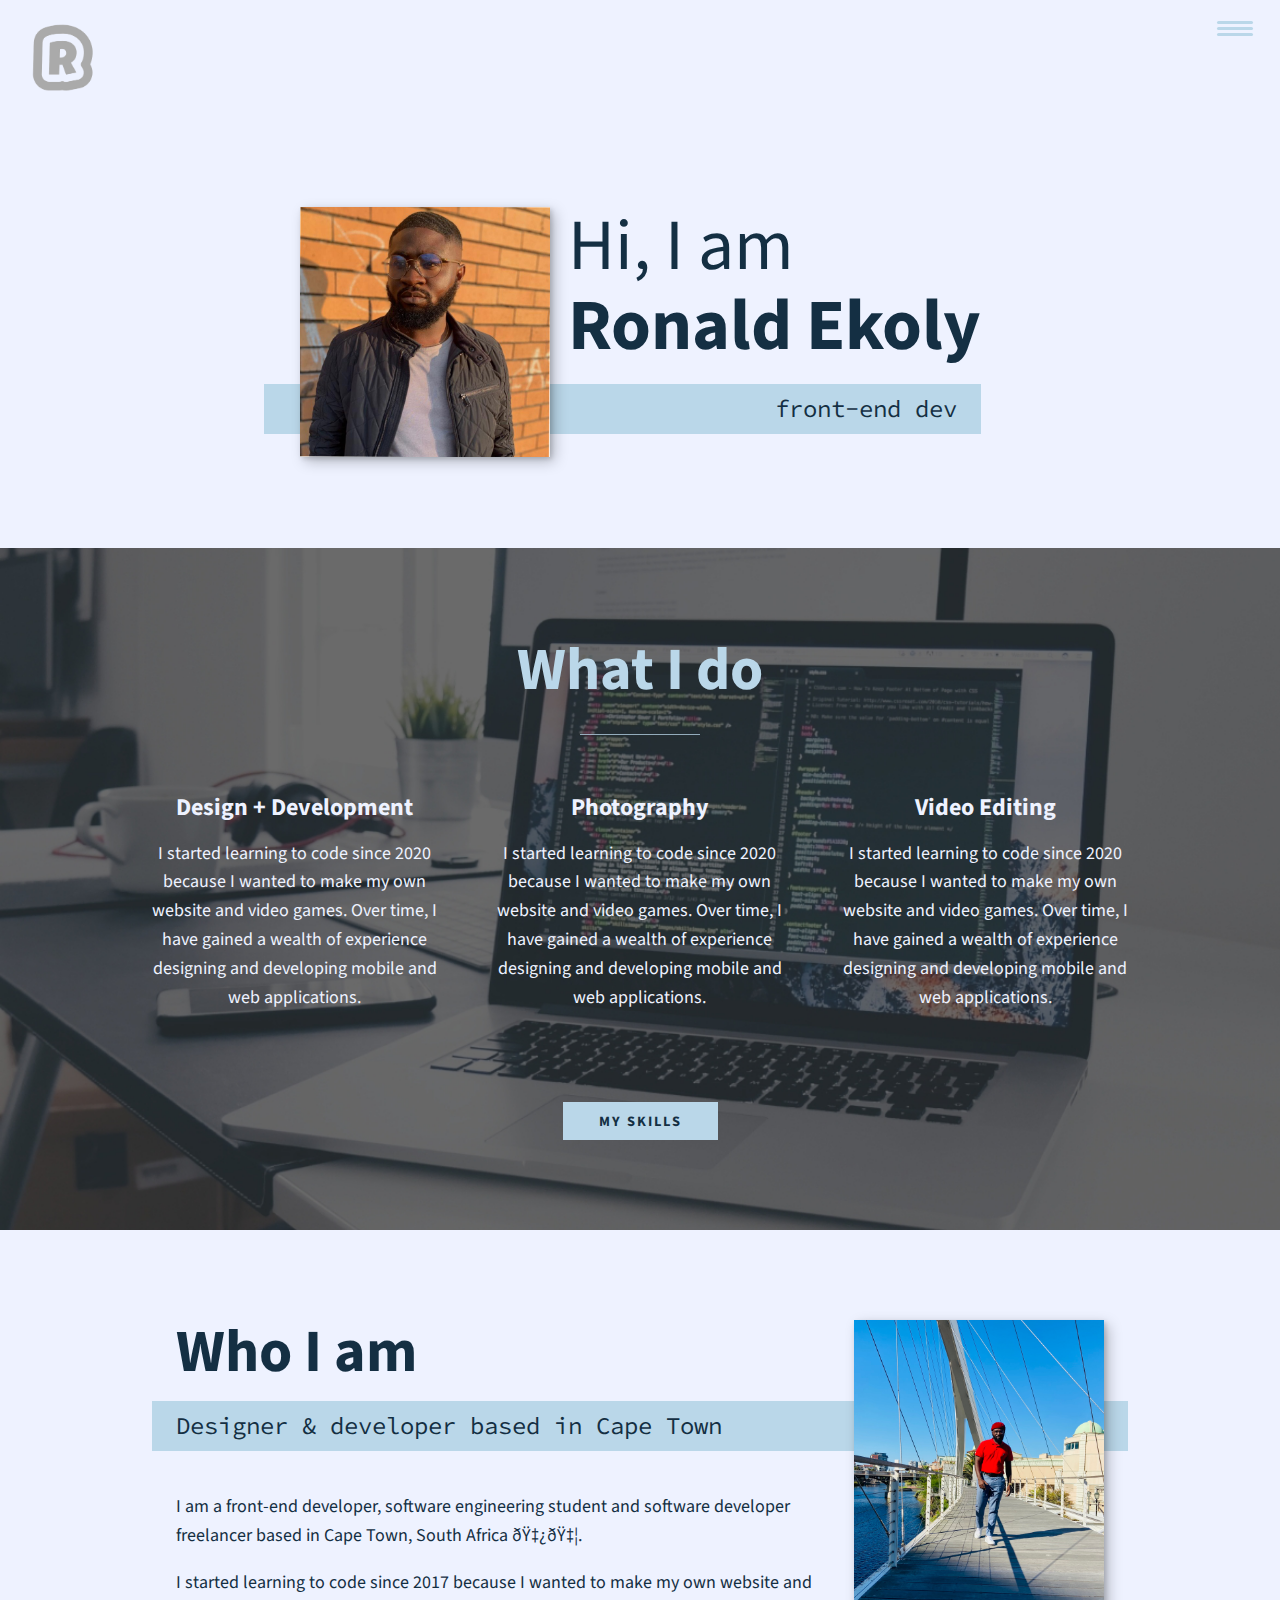
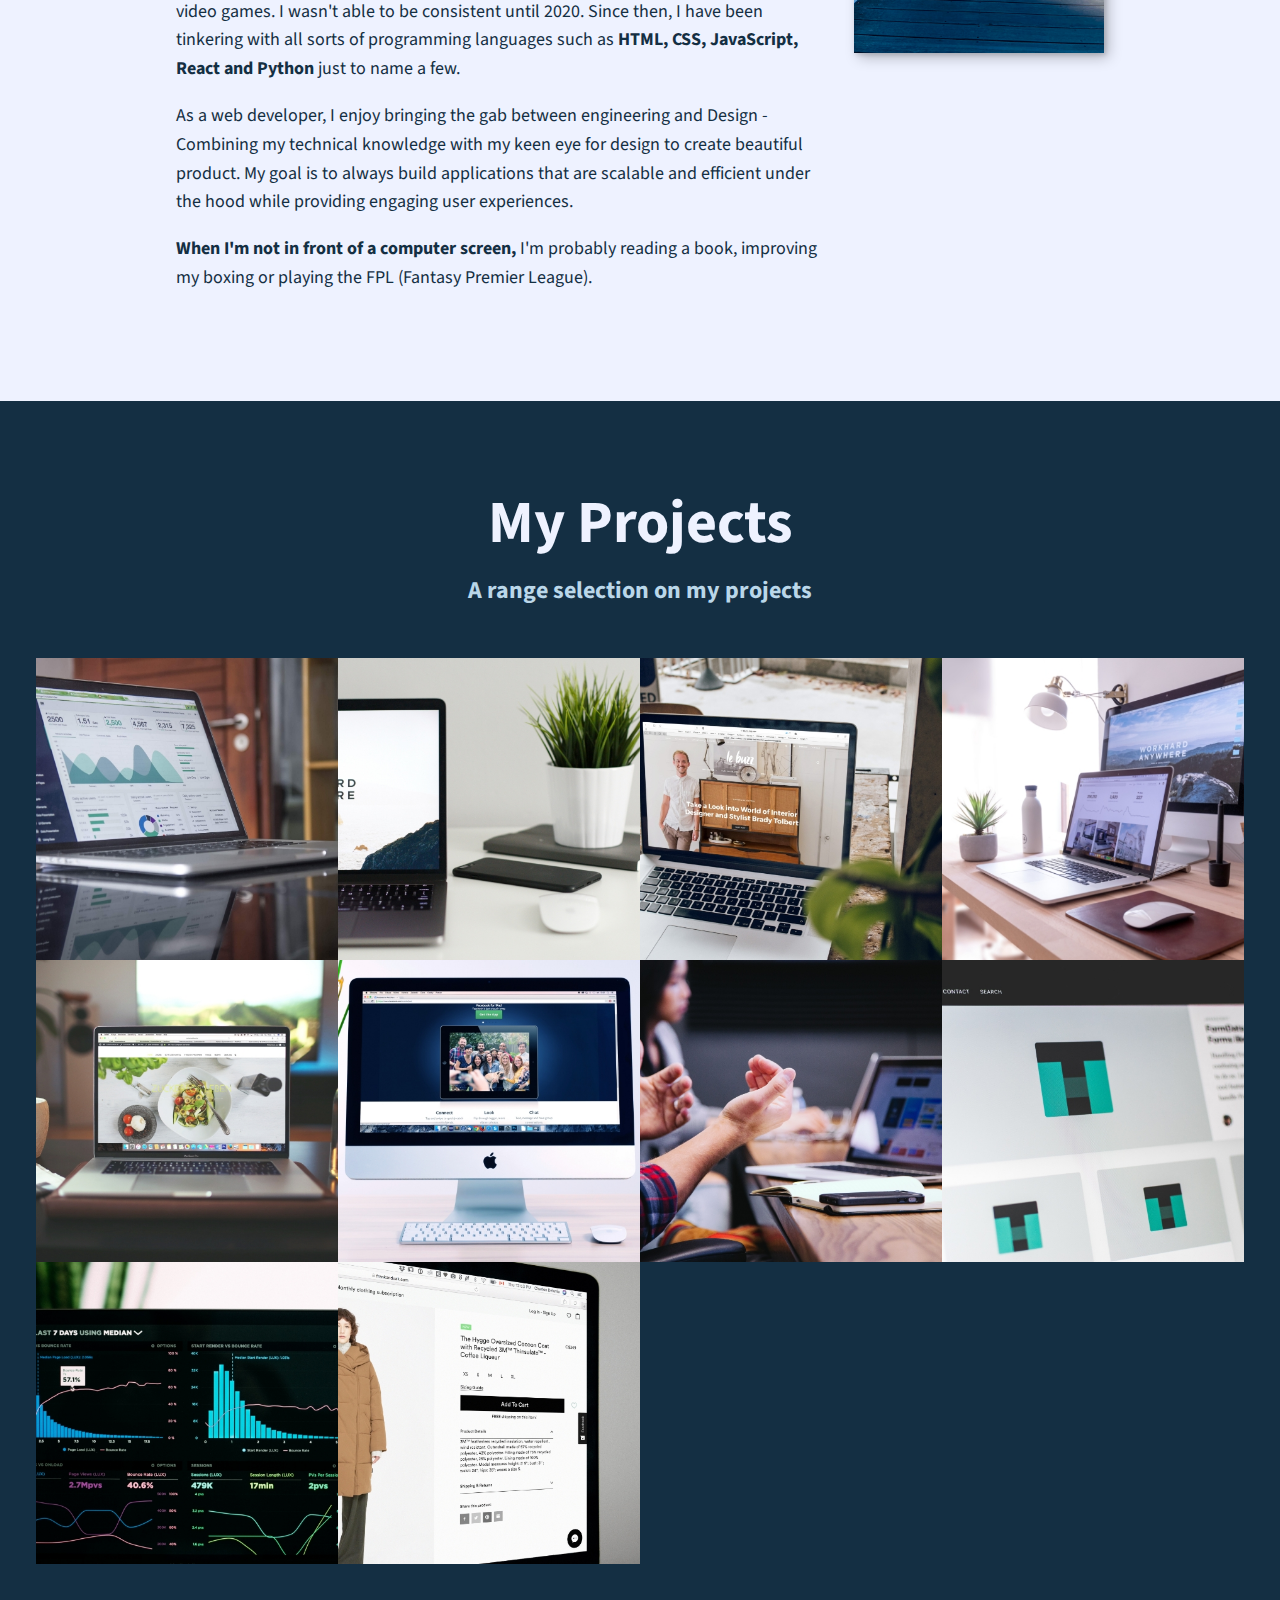
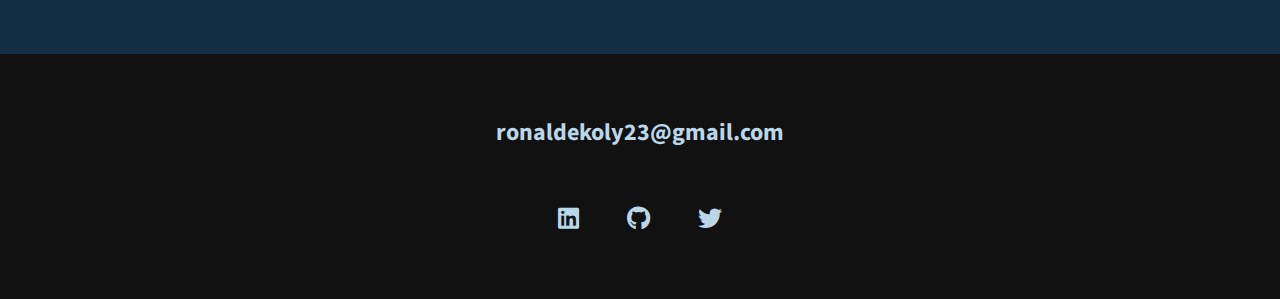
==== commit b09c2a4f: "fixing" ====
--- a/index.html
+++ b/index.html
@@ -3,7 +3,10 @@
   <head>
     <meta charset=UTF-8">
     <meta name="viewport" content="width=device-width, initial-scale=1.0" />
-    <title>DevRon Portfolio Website</title>
+    <title>
+      Ronald Ekoly: Crafting User-Friendly Interfaces with Clean and Modern
+      Frontend Development
+    </title>
     <link rel="stylesheet" href="css/normalize.css" />
     <!-- <link rel="stylesheet" href="https://cdnjs.cloudflare.com/ajax/libs/font-awesome/5.11.2/css/all.css"
             integrity="sha256-46qynGAkLSFpVbEBog43gvNhfrOj+BmwXdxFgVK/Kvc=" crossorigin="anonymous" /> -->
@@ -80,7 +83,7 @@
         <!-- / service -->
 
         <div class="service">
-          <h3>E-Commerce</h3>
+          <h3>Photography</h3>
           <p>
             I started learning to code since 2020 because I wanted to make my
             own website and video games. Over time, I have gained a wealth of
@@ -90,7 +93,7 @@
         <!-- / service -->
 
         <div class="service">
-          <h3>Wordpress</h3>
+          <h3>Video Editing</h3>
           <p>
             I started learning to code since 2020 because I wanted to make my
             own website and video games. Over time, I have gained a wealth of
@@ -101,7 +104,7 @@
       </div>
       <!-- / services -->
 
-      <a href="skills.html" class="btn">My Skills</a>
+      <a href="skills-page.html" class="btn">My Skills</a>
     </section>
 
     <!-- About me -->
--- a/css/styles.css
+++ b/css/styles.css
@@ -488,86 +488,4 @@
     max-width: 600px;
     margin-left: auto;
     margin-right: auto;
-}
-
-
-/* skills */
-
-
-
-.inner {
-    position: relative;
-    font-family: var(--ff-primary);
-    min-height: 100vh;
-    width: 100%;
-    justify-content: center;
-    align-items: center;
-    display: grid;
-    grid-template-columns: repeat(auto-fit, minmax(300px, 1fr));
-    background: var(--clr-dark);
-    color: #12475f;
-    flex-wrap: wrap;
-}
-
-.skills {
-    background: var(--clr-dark);
-    color: var(--clr-accent);
-}
-
-.header {
-    position: relative;
-    width: 100%;
-    display: flex;
-    justify-content: center;
-    align-items: center;
-    flex-direction: column;
-}
-
-.header h1 {
-    position: relative;
-    font-size: 30px;
-    text-transform: uppercase;
-    margin: 30px;
-}
-
-.header hr {
-    position: relative;
-    width: 70px;
-    height: 4px;
-    border: none;
-    background: #1abc9c;
-}
-
-.content {
-    position: relative;
-    width: 300px;
-    padding: 20px;
-    margin: 20px;
-    justify-content: center;
-    align-items: center; 
-    flex-wrap: wrap;  
-    flex-direction: column;
-    text-align: center;
-}
-
-.content img {
-    position: relative;
-    width: 120px;
-    height: 120px;
-    padding: 10px;
-    /* background: #eee; */
-    /* border-radius: 100%; */
-}
-
-.content h2 {
-    font-size: 18px;
-    margin: 10px;
-    text-align: left;
-    color: var(--clr-accent);
-    /* text-transform: uppercase; */
-}
-
-.content p {
-    font-size: 13px;
-    line-height: 1.4;
-}
+}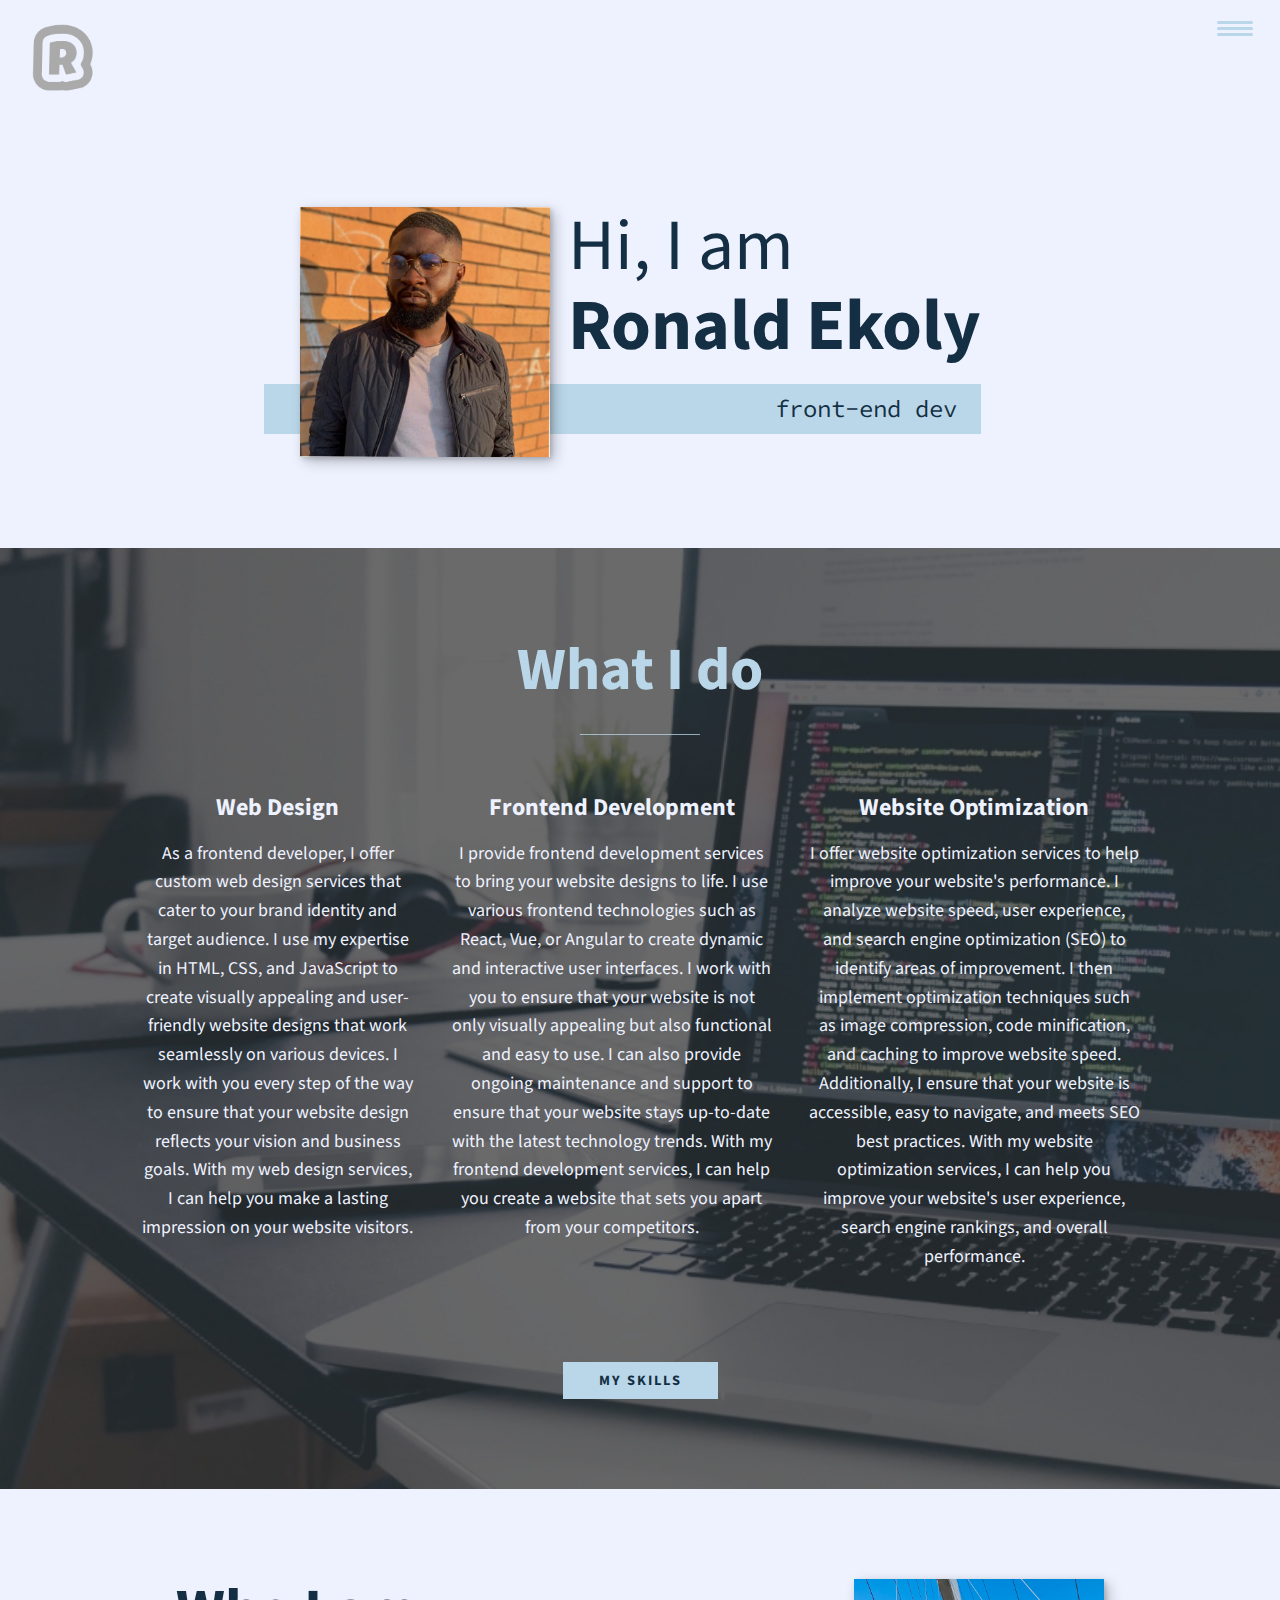
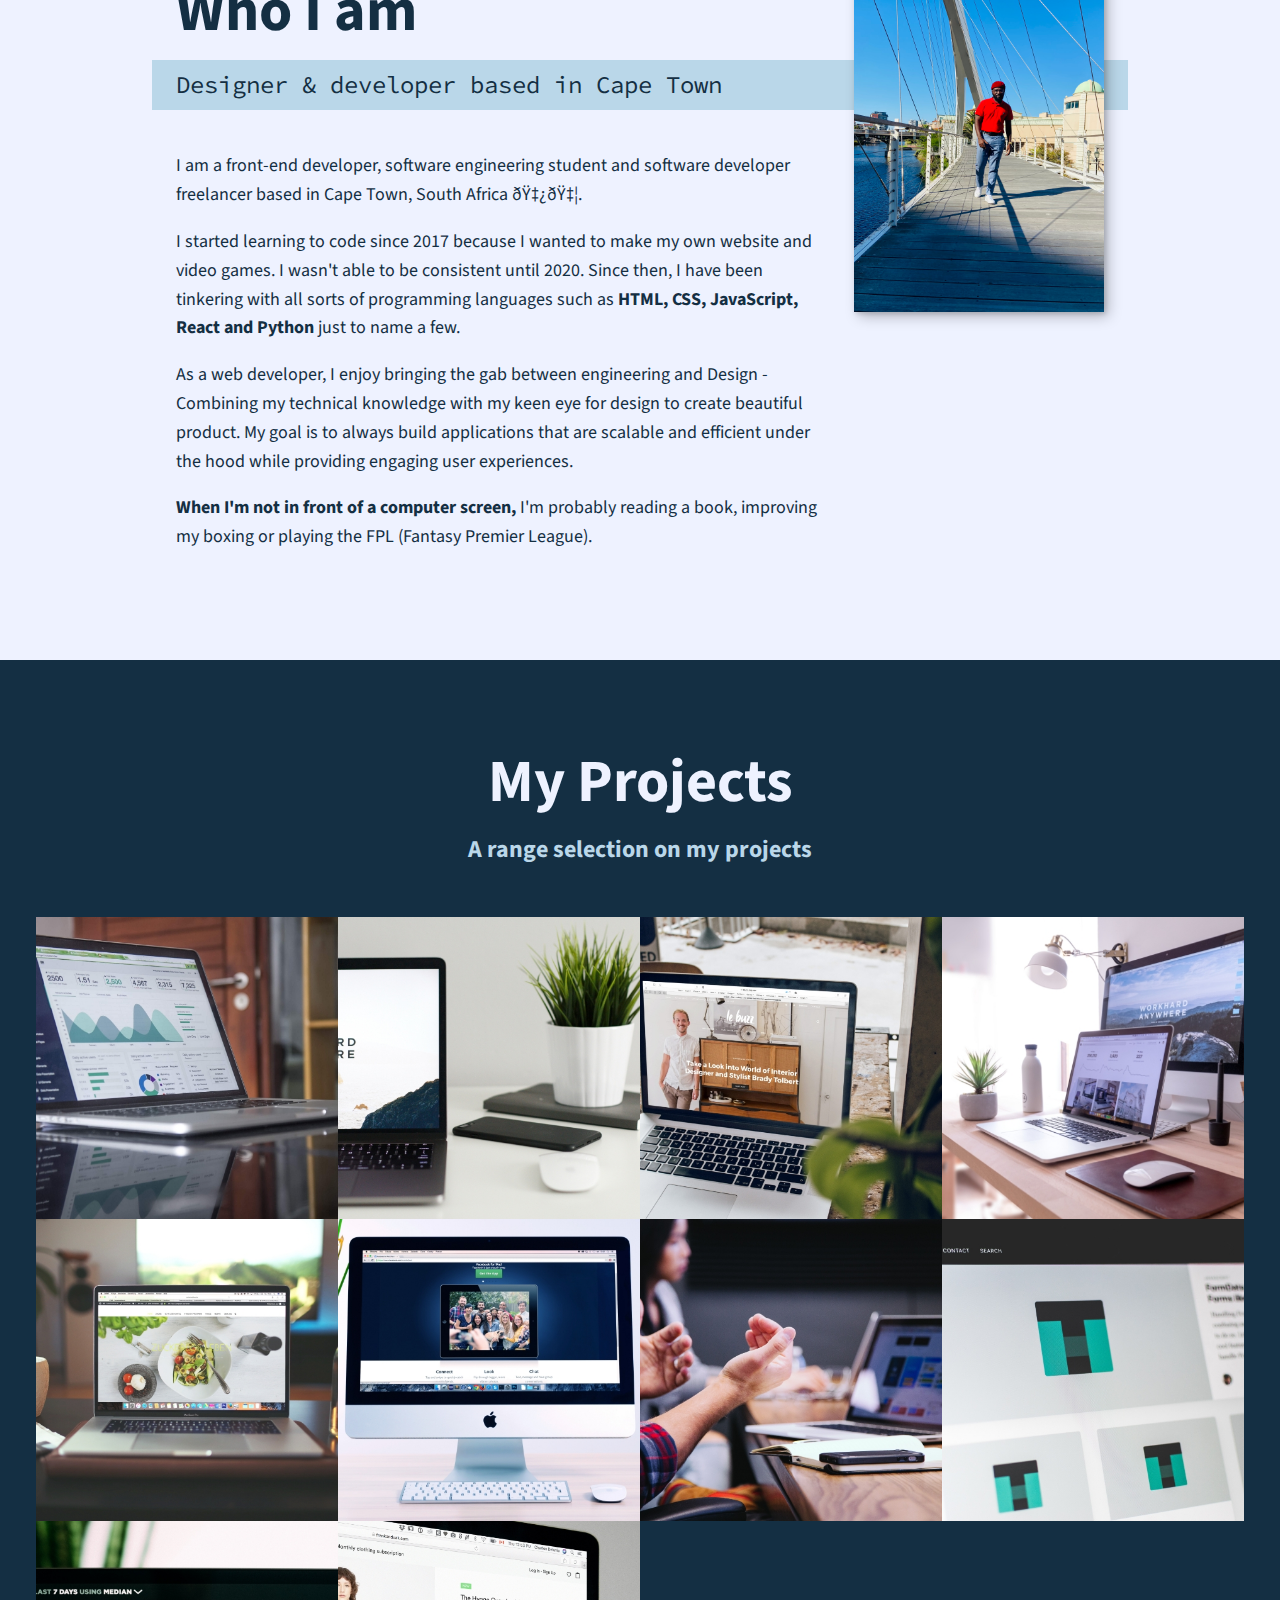
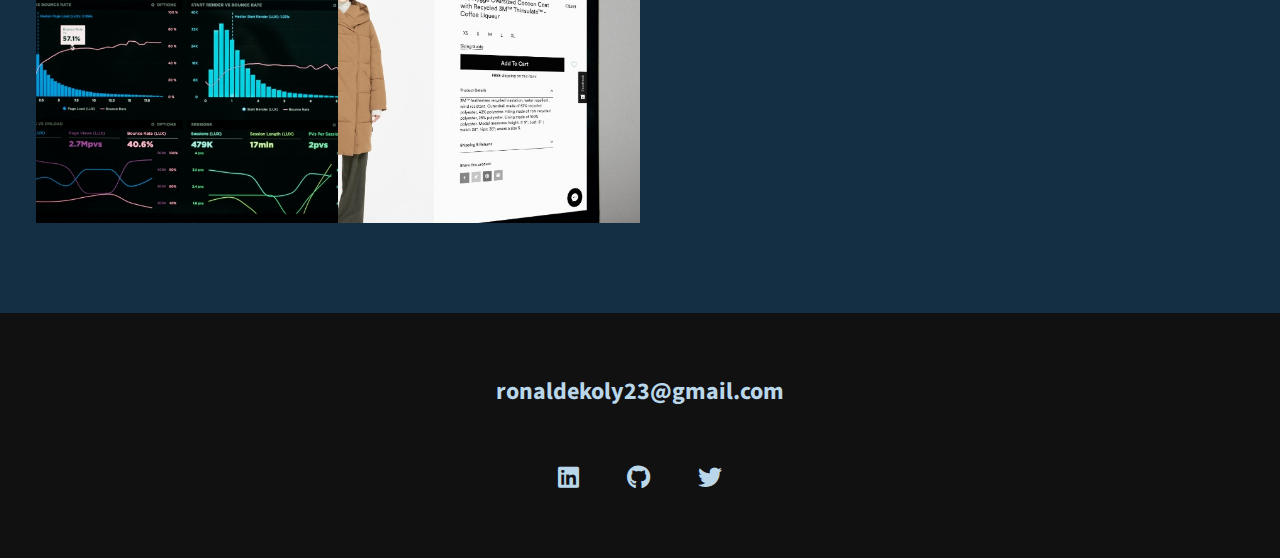
==== commit 999e6f4e: "services updated" ====
--- a/index.html
+++ b/index.html
@@ -73,31 +73,48 @@
       <h2 class="section__title section__title--services">What I do</h2>
       <div class="services">
         <div class="service">
-          <h3>Design + Development</h3>
+          <h3>Web Design</h3>
           <p>
-            I started learning to code since 2020 because I wanted to make my
-            own website and video games. Over time, I have gained a wealth of
-            experience designing and developing mobile and web applications.
+            As a frontend developer, I offer custom web design services that
+            cater to your brand identity and target audience. I use my expertise
+            in HTML, CSS, and JavaScript to create visually appealing and
+            user-friendly website designs that work seamlessly on various
+            devices. I work with you every step of the way to ensure that your
+            website design reflects your vision and business goals. With my web
+            design services, I can help you make a lasting impression on your
+            website visitors.
           </p>
         </div>
         <!-- / service -->
 
         <div class="service">
-          <h3>Photography</h3>
+          <h3>Frontend Development</h3>
           <p>
-            I started learning to code since 2020 because I wanted to make my
-            own website and video games. Over time, I have gained a wealth of
-            experience designing and developing mobile and web applications.
+            I provide frontend development services to bring your website
+            designs to life. I use various frontend technologies such as React,
+            Vue, or Angular to create dynamic and interactive user interfaces. I
+            work with you to ensure that your website is not only visually
+            appealing but also functional and easy to use. I can also provide
+            ongoing maintenance and support to ensure that your website stays
+            up-to-date with the latest technology trends. With my frontend
+            development services, I can help you create a website that sets you
+            apart from your competitors.
           </p>
         </div>
         <!-- / service -->
 
         <div class="service">
-          <h3>Video Editing</h3>
+          <h3>Website Optimization</h3>
           <p>
-            I started learning to code since 2020 because I wanted to make my
-            own website and video games. Over time, I have gained a wealth of
-            experience designing and developing mobile and web applications.
+            I offer website optimization services to help improve your website's
+            performance. I analyze website speed, user experience, and search
+            engine optimization (SEO) to identify areas of improvement. I then
+            implement optimization techniques such as image compression, code
+            minification, and caching to improve website speed. Additionally, I
+            ensure that your website is accessible, easy to navigate, and meets
+            SEO best practices. With my website optimization services, I can
+            help you improve your website's user experience, search engine
+            rankings, and overall performance.
           </p>
         </div>
         <!-- / service -->
